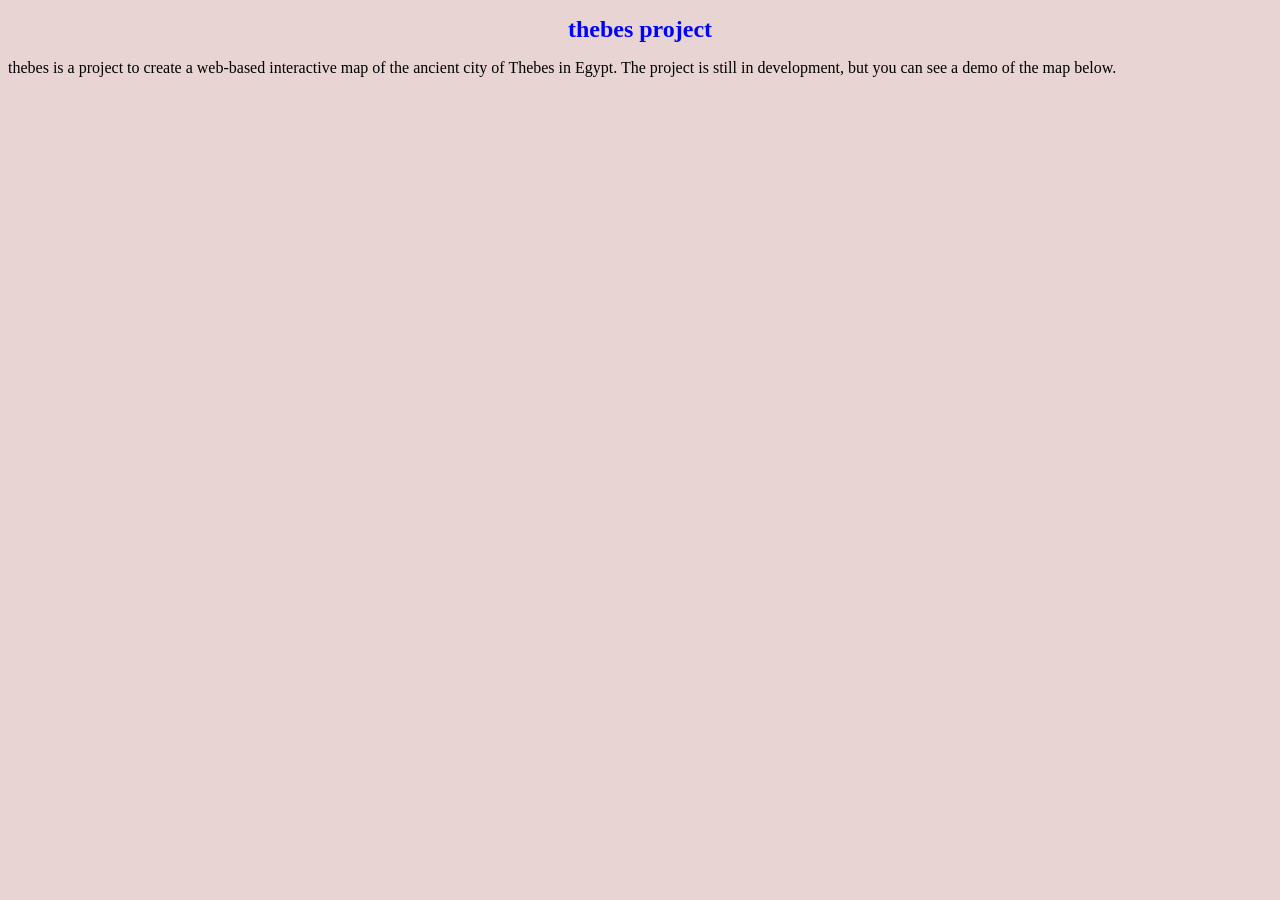
==== thebes.html @ a0c5fbea "adding paragraph" ====
<!DOCTYPE html>
<html lang="en">
<head>
    <meta charset="UTF-8">
    <meta name="viewport" content="width=device-width, initial-scale=1.0">
    <link rel="stylesheet" href="thebes.css">
    <title>thebes project</title>
</head>
<body>
    <h1>thebes project</h1>
    <p>thebes is a project to create a web-based interactive map of the ancient city of Thebes in Egypt. The project is still in development, but you can see a demo of the map below.</p>
    <div id="map"></div>
    <script src="thebes.js"></script>
</body>
</html>
---- thebes.css ----
h1{
    color: blue;
    font-size: 24px;
    text-align: center;}
    body{
        background-color: rgb(233, 212, 212);
    }
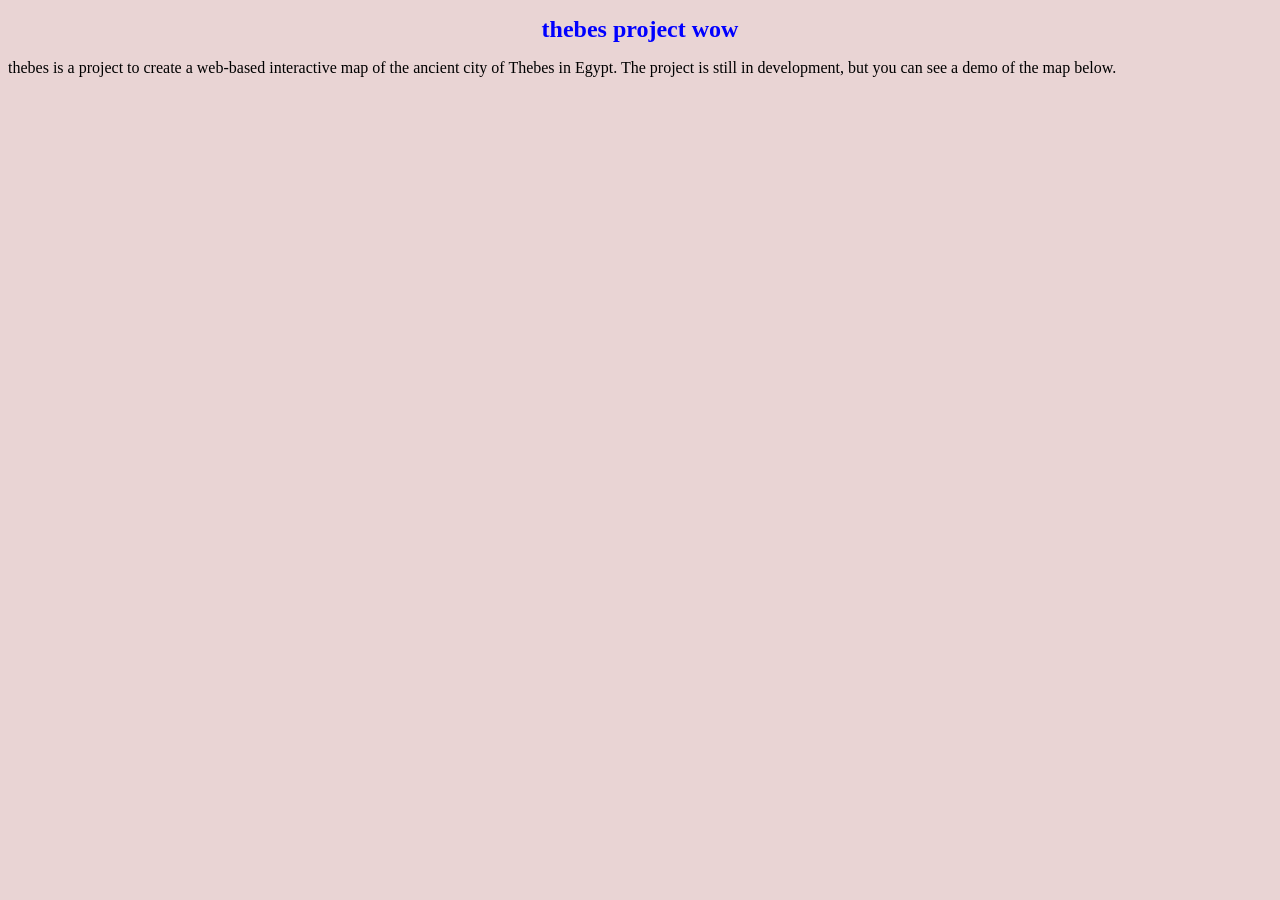
==== commit 014ea314: "update title" ====
--- a/thebes.html
+++ b/thebes.html
@@ -7,7 +7,7 @@
     <title>thebes project</title>
 </head>
 <body>
-    <h1>thebes project</h1>
+    <h1>thebes project wow</h1>
     <p>thebes is a project to create a web-based interactive map of the ancient city of Thebes in Egypt. The project is still in development, but you can see a demo of the map below.</p>
     <div id="map"></div>
     <script src="thebes.js"></script>
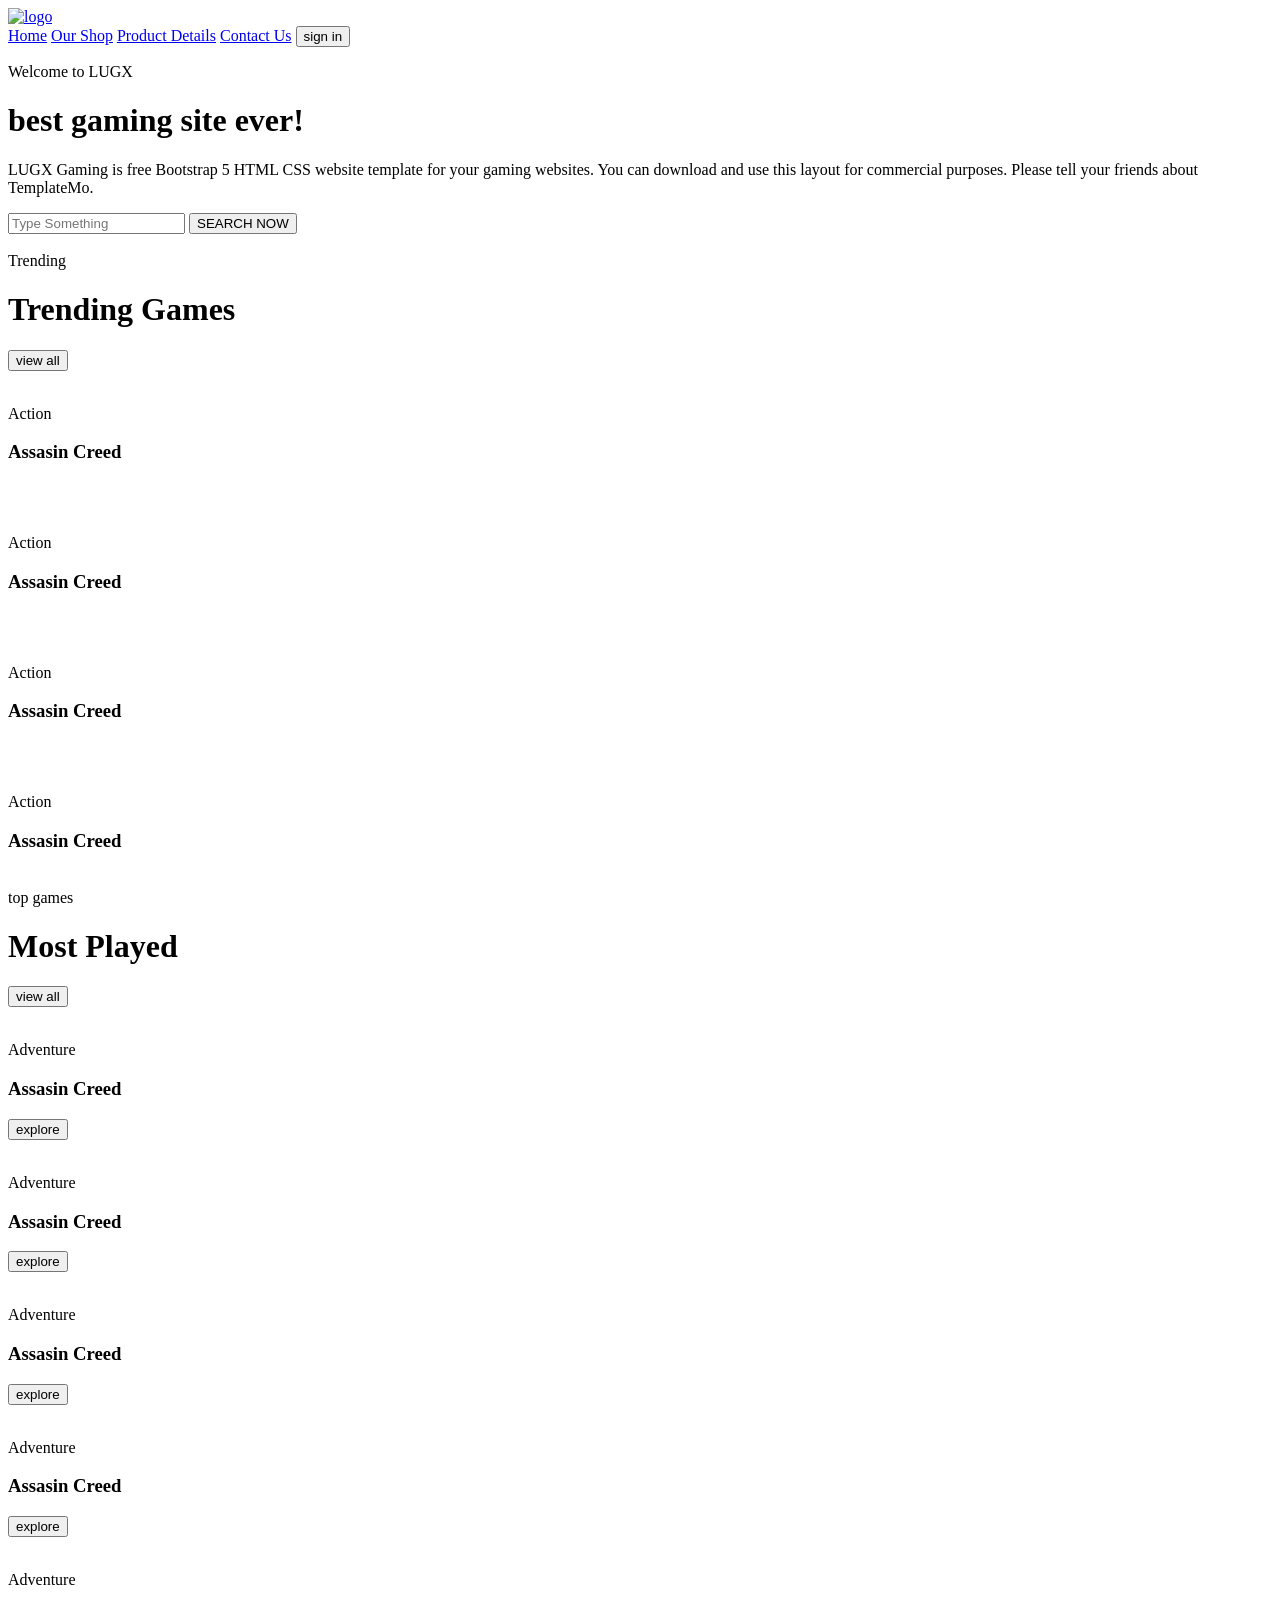
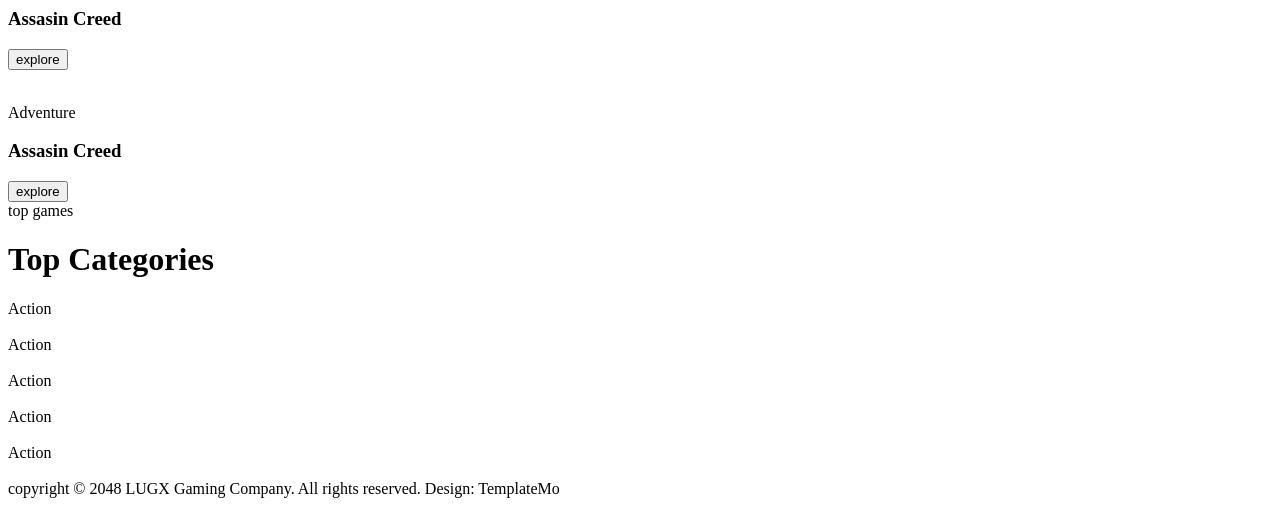
==== commit 84df9b0f: "adding the codes" ====
--- a/thebes.html
+++ b/thebes.html
@@ -1,15 +1,259 @@
 <!DOCTYPE html>
 <html lang="en">
-<head>
-    <meta charset="UTF-8">
-    <meta name="viewport" content="width=device-width, initial-scale=1.0">
-    <link rel="stylesheet" href="thebes.css">
-    <title>thebes project</title>
-</head>
-<body>
-    <h1>thebes project wow</h1>
-    <p>thebes is a project to create a web-based interactive map of the ancient city of Thebes in Egypt. The project is still in development, but you can see a demo of the map below.</p>
-    <div id="map"></div>
-    <script src="thebes.js"></script>
-</body>
+  <head>
+    <meta charset="UTF-8" />
+    <meta name="viewport" content="width=device-width, initial-scale=1.0" />
+    <!-- <script src="https://cdn.tailwindcss.com"></script> -->
+    <!-- FONTS -->
+    <link
+      href="https://fonts.googleapis.com/css2?family=Poppins:wght@300;400;500;600;700&display=swap"
+      rel="stylesheet"
+    />
+    <link rel="stylesheet" href="style.css" />
+    <title>LUGX</title>
+  </head>
+  <body>
+    <!-- HEADER -->
+    <div class="headerContainer">
+      <div class="header">
+        <a href="index.html" class="logo">
+          <img src="images/logo.png" alt="logo" />
+        </a>
+        <div class="headerLinks">
+          <a href="index.html">Home</a>
+          <a href="#">Our Shop</a>
+          <a href="#">Product Details</a>
+          <a href="contactUs.html">Contact Us</a>
+          <button class="btn">sign in</button>
+        </div>
+      </div>
+    </div>
+
+    <!-- LANDING PAGE -->
+    <div class="landingPageContainer">
+      <div class="landingPage">
+        <!-- LEFT SIDE -->
+        <div class="leftSide">
+          <p class="welcome">Welcome to LUGX</p>
+          <h1 class="slogan">best gaming site ever!</h1>
+          <p class="description">
+            LUGX Gaming is free Bootstrap 5 HTML CSS website template for your
+            gaming websites. You can download and use this layout for commercial
+            purposes. Please tell your friends about TemplateMo.
+          </p>
+          <div class="searchBar">
+            <input type="text" placeholder="Type Something" />
+            <button class="btn searchBtn">SEARCH NOW</button>
+          </div>
+        </div>
+
+        <!-- RIGHT SIDE  -->
+        <div class="imageContainer">
+          <img src="images/banner-image.jpg" alt="" />
+        </div>
+      </div>
+    </div>
+
+    <!-- TRENDING GAMES SECTION  -->
+    <div class="trendingContainer">
+      <span>Trending</span>
+      <div class="trendingHeader">
+        <h1>Trending Games</h1>
+        <button class="btn">view all</button>
+      </div>
+      <div class="trendingCard">
+        <!-- TRENDING GAME 1 -->
+        <div class="card">
+          <img src="images/trending-01.jpg" alt="" />
+          <div class="cardInfo">
+            <div class="cardName">
+              <p>Action</p>
+              <h3>Assasin Creed</h3>
+            </div>
+            <a href="#" class="icon">
+              <img src="images/online-shopping.png" alt="" />
+            </a>
+          </div>
+        </div>
+
+        <!-- TRENDING GAME 2 -->
+        <div class="card">
+          <img src="images/trending-02.jpg" alt="" />
+          <div class="cardInfo">
+            <div class="cardName">
+              <p>Action</p>
+              <h3>Assasin Creed</h3>
+            </div>
+            <a href="#" class="icon">
+              <img src="images/online-shopping.png" alt="" />
+            </a>
+          </div>
+        </div>
+
+        <!-- TRENDING GAME 3 -->
+        <div class="card">
+          <img src="images/trending-03.jpg" alt="" />
+          <div class="cardInfo">
+            <div class="cardName">
+              <p>Action</p>
+              <h3>Assasin Creed</h3>
+            </div>
+            <a href="#" class="icon">
+              <img src="images/online-shopping.png" alt="" />
+            </a>
+          </div>
+        </div>
+
+        <!-- TRENDING GAME 4 -->
+        <div class="card">
+          <img src="images/trending-04.jpg" alt="" />
+          <div class="cardInfo">
+            <div class="cardName">
+              <p>Action</p>
+              <h3>Assasin Creed</h3>
+            </div>
+            <a href="#" class="icon">
+              <img src="images/online-shopping.png" alt="" />
+            </a>
+          </div>
+        </div>
+      </div>
+    </div>
+
+    <!-- MOST PLAYED SECTION  -->
+    <div class="mostContainer">
+      <div class="mostPlayed">
+        <span>top games</span>
+        <div class="mostHeader">
+          <h1>Most Played</h1>
+          <button class="btn">view all</button>
+        </div>
+
+        <div class="mostCards">
+          <!-- CARD 1  -->
+          <div class="card">
+            <div class="cardImg">
+              <img src="images/top-game-01.jpg" alt="" />
+            </div>
+            <div class="cardInfo">
+              <p class="genre">Adventure</p>
+              <h3 class="cardName">Assasin Creed</h3>
+              <button class="btn">explore</button>
+            </div>
+          </div>
+          <!-- CARD 2  -->
+          <div class="card">
+            <div class="cardImg">
+              <img src="images/top-game-02.jpg" alt="" />
+            </div>
+            <div class="cardInfo">
+              <p class="genre">Adventure</p>
+              <h3 class="cardName">Assasin Creed</h3>
+              <button class="btn">explore</button>
+            </div>
+          </div>
+          <!-- CARD 3  -->
+          <div class="card">
+            <div class="cardImg">
+              <img src="images/top-game-03.jpg" alt="" />
+            </div>
+            <div class="cardInfo">
+              <p class="genre">Adventure</p>
+              <h3 class="cardName">Assasin Creed</h3>
+              <button class="btn">explore</button>
+            </div>
+          </div>
+          <!-- CARD 4 -->
+          <div class="card">
+            <div class="cardImg">
+              <img src="images/top-game-04.jpg" alt="" />
+            </div>
+            <div class="cardInfo">
+              <p class="genre">Adventure</p>
+              <h3 class="cardName">Assasin Creed</h3>
+              <button class="btn">explore</button>
+            </div>
+          </div>
+          <!-- CARD 5 -->
+          <div class="card">
+            <div class="cardImg">
+              <img src="images/top-game-05.jpg" alt="" />
+            </div>
+            <div class="cardInfo">
+              <p class="genre">Adventure</p>
+              <h3 class="cardName">Assasin Creed</h3>
+              <button class="btn">explore</button>
+            </div>
+          </div>
+          <!-- CARD 6 -->
+          <div class="card">
+            <div class="cardImg">
+              <img src="images/top-game-06.jpg" alt="" />
+            </div>
+            <div class="cardInfo">
+              <p class="genre">Adventure</p>
+              <h3 class="cardName">Assasin Creed</h3>
+              <button class="btn">explore</button>
+            </div>
+          </div>
+        </div>
+      </div>
+    </div>
+
+    <!-- TOP CATEGORIES  -->
+    <div class="categoryContainer">
+      <div class="category">
+        <div class="categoryHeader">
+          <span>top games</span>
+          <h1>Top Categories</h1>
+        </div>
+
+        <div class="categoryCards">
+          <!-- CARD 1  -->
+          <div class="card">
+            <div class="genre">Action</div>
+            <div class="cardImg">
+              <img src="images/categories-01.jpg" alt="" />
+            </div>
+          </div>
+          <!-- CARD 2 -->
+          <div class="card">
+            <div class="genre">Action</div>
+            <div class="cardImg">
+              <img src="images/categories-02.jpg" alt="" />
+            </div>
+          </div>
+          <!-- CARD 3 -->
+          <div class="card">
+            <div class="genre">Action</div>
+            <div class="cardImg">
+              <img src="images/categories-03.jpg" alt="" />
+            </div>
+          </div>
+          <!-- CARD 4 -->
+          <div class="card">
+            <div class="genre">Action</div>
+            <div class="cardImg">
+              <img src="images/categories-04.jpg" alt="" />
+            </div>
+          </div>
+          <!-- CARD 5   -->
+          <div class="card">
+            <div class="genre">Action</div>
+            <div class="cardImg">
+              <img src="images/categories-05.jpg" alt="" />
+            </div>
+          </div>
+        </div>
+      </div>
+    </div>
+
+    <!-- FOOTER  -->
+    <div class="footerContainer">
+      <div class="footer">
+        copyright &copy; 2048 LUGX Gaming Company. All rights reserved. Design:
+        TemplateMo
+      </div>
+    </div>
+  </body>
 </html>
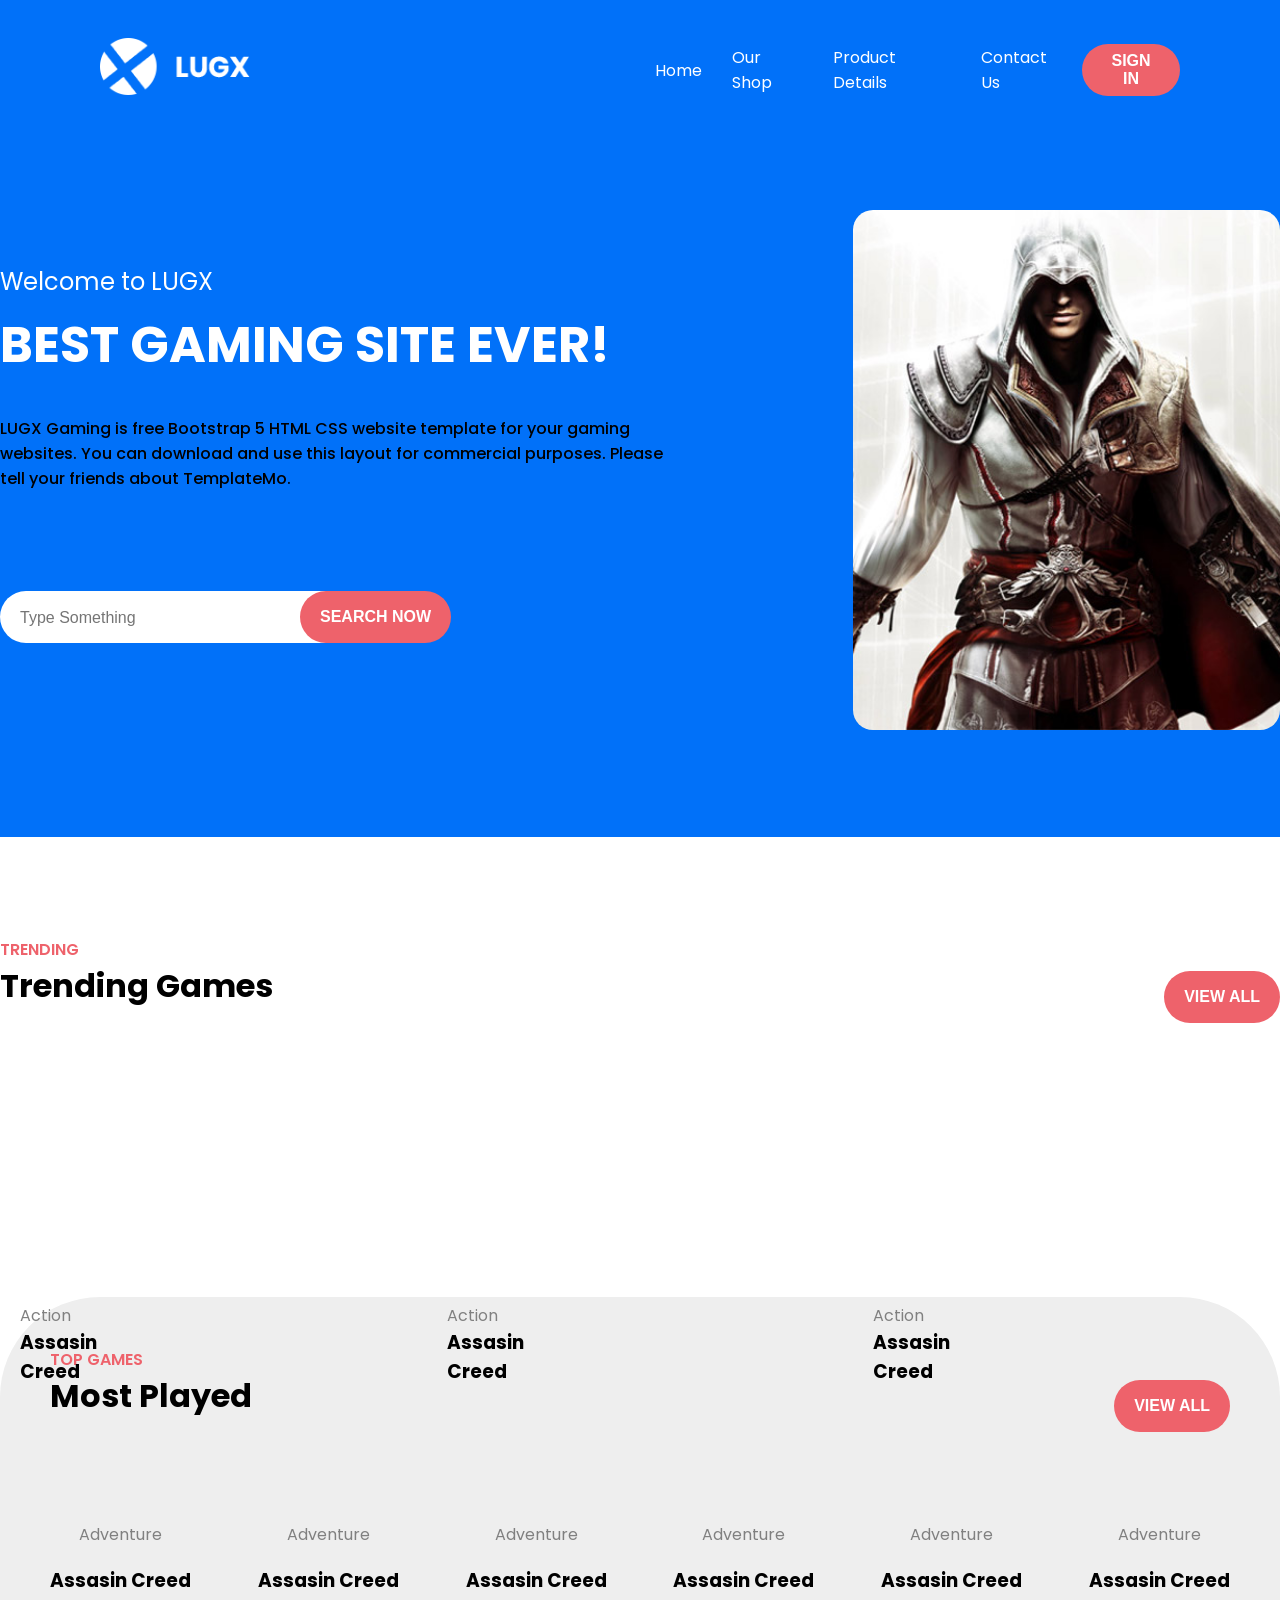
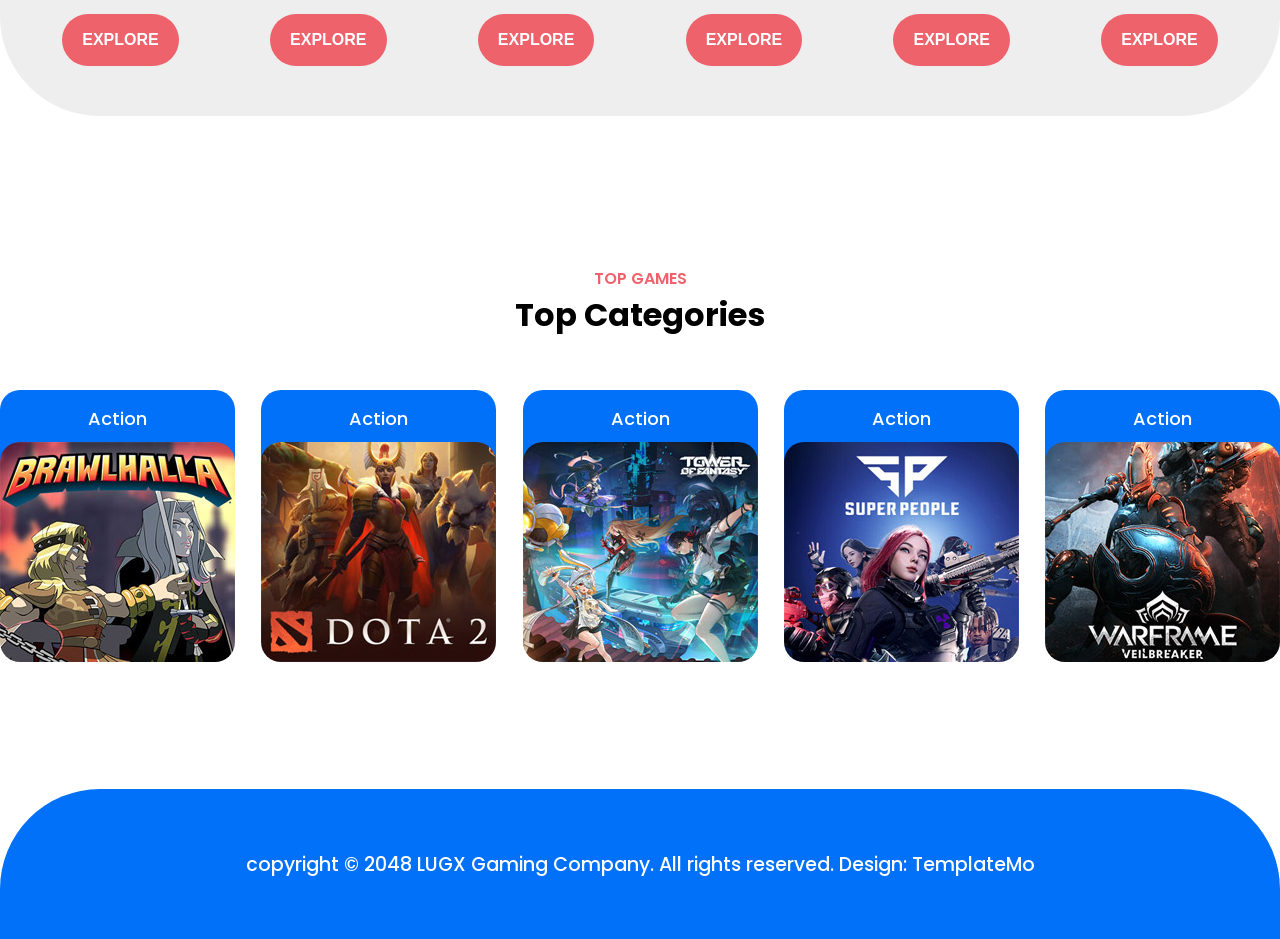
==== commit e43fd91e: "latest update" ====
--- a/thebes.html
+++ b/thebes.html
@@ -9,7 +9,7 @@
       href="https://fonts.googleapis.com/css2?family=Poppins:wght@300;400;500;600;700&display=swap"
       rel="stylesheet"
     />
-    <link rel="stylesheet" href="style.css" />
+    <link rel="stylesheet" href="thebes.css" />
     <title>LUGX</title>
   </head>
   <body>
@@ -20,9 +20,9 @@
           <img src="images/logo.png" alt="logo" />
         </a>
         <div class="headerLinks">
-          <a href="index.html">Home</a>
-          <a href="#">Our Shop</a>
-          <a href="#">Product Details</a>
+          <a href="card.html">Home</a>
+          <a href="ourShop.html">Our Shop</a>
+          <a href="productDetails.html">Product Details</a>
           <a href="contactUs.html">Contact Us</a>
           <button class="btn">sign in</button>
         </div>
--- a/thebes.css
+++ b/thebes.css
@@ -0,0 +1,357 @@
+body {
+    padding: 0;
+    margin: 0;
+    box-sizing: border-box;
+    font-family: 'Poppins', sans-serif;
+}
+
+/* HEADER  */
+.headerContainer {
+    background-color: #0171F9;
+}
+.header {
+    /* position: sticky; */
+    /* top: 0; */
+    height: 80px;
+    background-color: #0171F9;
+    color: #fff;
+    display: flex;
+    justify-content: space-between;
+    align-items: center;
+    padding: 30px 100px 0 100px;
+    max-width: 1300px;
+    margin: auto;
+}
+
+.headerLinks {
+    width: 50%;
+}
+
+.headerLinks{
+    display: flex;
+    justify-content: space-between;
+    align-items: center;
+    list-style: none;
+}
+
+.headerLinks a {
+    text-decoration: none;
+    color: #fff;
+    padding: 10px 15px;
+    border-radius: 50px;
+    transition: .3s;
+}
+
+.headerLinks a:hover {
+    background-color: #1A7FF9;
+}
+
+.logo img {
+    width: 150px;
+}
+/* END HEADER  */
+
+/* LANDING PAGE  */
+.landingPageContainer {
+    background-color: #0171F9;
+    border-radius: 0 0 100px 100px;
+}
+.landingPage {
+    display: flex;
+    background-color: #0171F9;
+    color: #fff;
+    padding: 100px 0;
+    max-width: 1300px;
+    margin: auto;
+}
+
+.landingPage .slogan {
+    text-transform: uppercase;
+    font-weight: 700;
+    font-size: 50px;
+}
+
+.landingPage .welcome {
+    font-size: x-large;
+    height: 10px;
+}
+
+.landingPage .description {
+    color: #000;
+    width: 80%;
+    font-weight: 500;
+    
+}
+
+.searchBar {
+    position: relative;
+    margin-top: 100px;
+}
+
+.searchBar input {
+    border-radius: 50px;
+    border: none;
+    outline: none;
+    width: 40%;
+    height: 50px;
+    font-size: large;
+    padding-left: 20px;
+}
+
+.searchBar input::placeholder {
+    font-size:medium;
+}
+
+.btn {
+    border-radius: 50px;
+    height: 52px;
+    border: none;
+    font-weight:600;
+    font-size: medium;
+    padding: 0 20px;
+    background-color: #EE626B;
+    color: #fff;
+    text-transform: uppercase;
+    transition: .3s;
+}
+
+.btn:hover {
+    background-color: #9E4147;
+    cursor: pointer;
+}
+
+.searchBar .searchBtn {
+    position: absolute;
+    left: 300px;
+}
+
+.leftSide {
+    padding-top: 30px;
+    flex: 8;
+}
+
+.imageContainer {
+    flex: 4;
+}
+
+.imageContainer img {
+    width: 100%;
+    border-radius: 20px;
+}
+
+
+/* END LANDING PAGE  */
+
+/* TRENDING GAMES */
+.trendingContainer {
+    margin: auto;
+    max-width: 1300px;
+    margin-top: 100px;
+}
+
+.trendingHeader, .mostHeader {
+    display: flex;
+    justify-content: space-between;
+    align-items: center;
+    align-items: center;
+    padding-bottom: 40px;
+    
+}
+
+.trendingHeader h1, .mostHeader h1, .categoryHeader h1 {
+    margin-top: 0;
+}
+
+.trendingContainer span, .mostContainer span, .categoryHeader span {
+    text-transform: uppercase;
+    color: #EE626B;
+    font-weight: 600;
+}
+
+.trendingCard, .mostCards, .categoryCards{
+    display: flex;
+    justify-content: space-between;
+}
+
+.trendingCard .card {
+    position: relative;
+}
+
+
+.trendingCard .card img {
+    border-radius: 20px;
+}
+
+.trendingCard .card .cardInfo {
+    position: absolute;
+    top: 200px;
+    width: 100%;
+    background-color: #EEEEEE;
+    border-radius: 0 0 20px 20px;
+    padding-top: 15px;
+    display: flex;
+    justify-content: space-between;
+    align-items: center;
+}
+
+.trendingCard .card .cardName {
+    padding: 0 20px;
+}
+
+.trendingCard .cardName h3 {
+    margin-top: 0;
+}
+
+.trendingCard .cardName p {
+    color: gray;
+    margin-bottom: 0;
+}
+
+
+.trendingCard .cardInfo .icon img {
+    width: 50px;
+    transition: .3s;
+}
+
+.trendingCard .cardInfo .icon {
+    margin-right: 20px;
+}
+
+.trendingCard .cardInfo img:hover{
+    transform: scale(1.3);
+}
+
+/* END TRENDING GAMES */
+
+/* MOST PLAYED  */
+.cardImg img {
+    border-radius: 20px;
+}
+
+.mostCards .cardInfo {
+    display: flex;
+    flex-direction: column;
+    align-items: center;
+}
+
+.mostCards .cardInfo .genre {
+    margin-bottom: 0;
+    color: gray;
+}
+
+.mostContainer {
+    background-color: #EEEEEE;
+    margin-top: 200px;
+    padding: 50px;
+    border-radius: 100px;
+}
+
+.mostContainer .mostPlayed, .category {
+    max-width: 1300px;
+    margin: auto;
+}
+
+/* END MOST PLAYED  */
+
+/* CATEGORY GAMES  */
+
+.categoryContainer {
+    margin-top: 150px;
+}
+
+.category .categoryHeader {
+    display: flex;
+    flex-direction: column;
+    align-items: center;
+}
+
+.category .card .cardImg{
+    position: relative;
+    top: -20px;
+}
+
+.category .card .genre {
+    background-color: #0171F9;
+    text-align: center;
+    color: #fff;
+    padding: 15px 0 30px 0;
+    font-size: large;
+    font-weight: 500;
+    border-radius: 20px 20px 0 0;
+}
+
+.category .categoryCards {
+    margin-top: 30px;
+}
+.card {
+    transition: .3s;
+}
+
+.category .card:hover {
+    transform: scale(1.05);
+}
+
+
+/* END CATEGORY GAMES  */
+
+/* FOOTER  */
+.footerContainer {
+    background-color: #0171F9;
+    height: 150px;
+    border-radius: 100px 100px 0 0;
+    margin-top: 100px;
+    display: flex;
+    align-items: center;
+}
+
+.footer {
+    max-width: 1300px;
+    margin: auto;
+    text-align: center;
+    color: #fff;
+    font-weight: 500;
+    font-size: larger;
+}
+
+/* END FOOTER  */
+
+/* FORM  */
+.formContainer {
+    display: flex;
+    padding: 40px;
+    margin: auto;
+    justify-content: center;
+    max-width: 1300px;
+}
+
+.formContainer form {
+    background-color: #EEEEEE;
+    display: flex;
+    justify-content: space-around;
+    flex-direction: column;
+    width: 400px;
+    max-width: 400px;
+    padding: 20px;
+    border-radius: 20px;
+    height: 450px;
+}
+
+.formContainer form input, textarea {
+    outline: none;
+    border: none;
+    padding-left: 20px;
+    font-size: large;
+    /* width: 100%; */
+}
+
+.formContainer input {
+    height: 50px;
+    border-radius: 50px;
+}
+
+.formContainer textarea {
+    border-radius: 20px;
+    padding-top: 10px;
+    resize: none;
+}
+/* END FORM  */
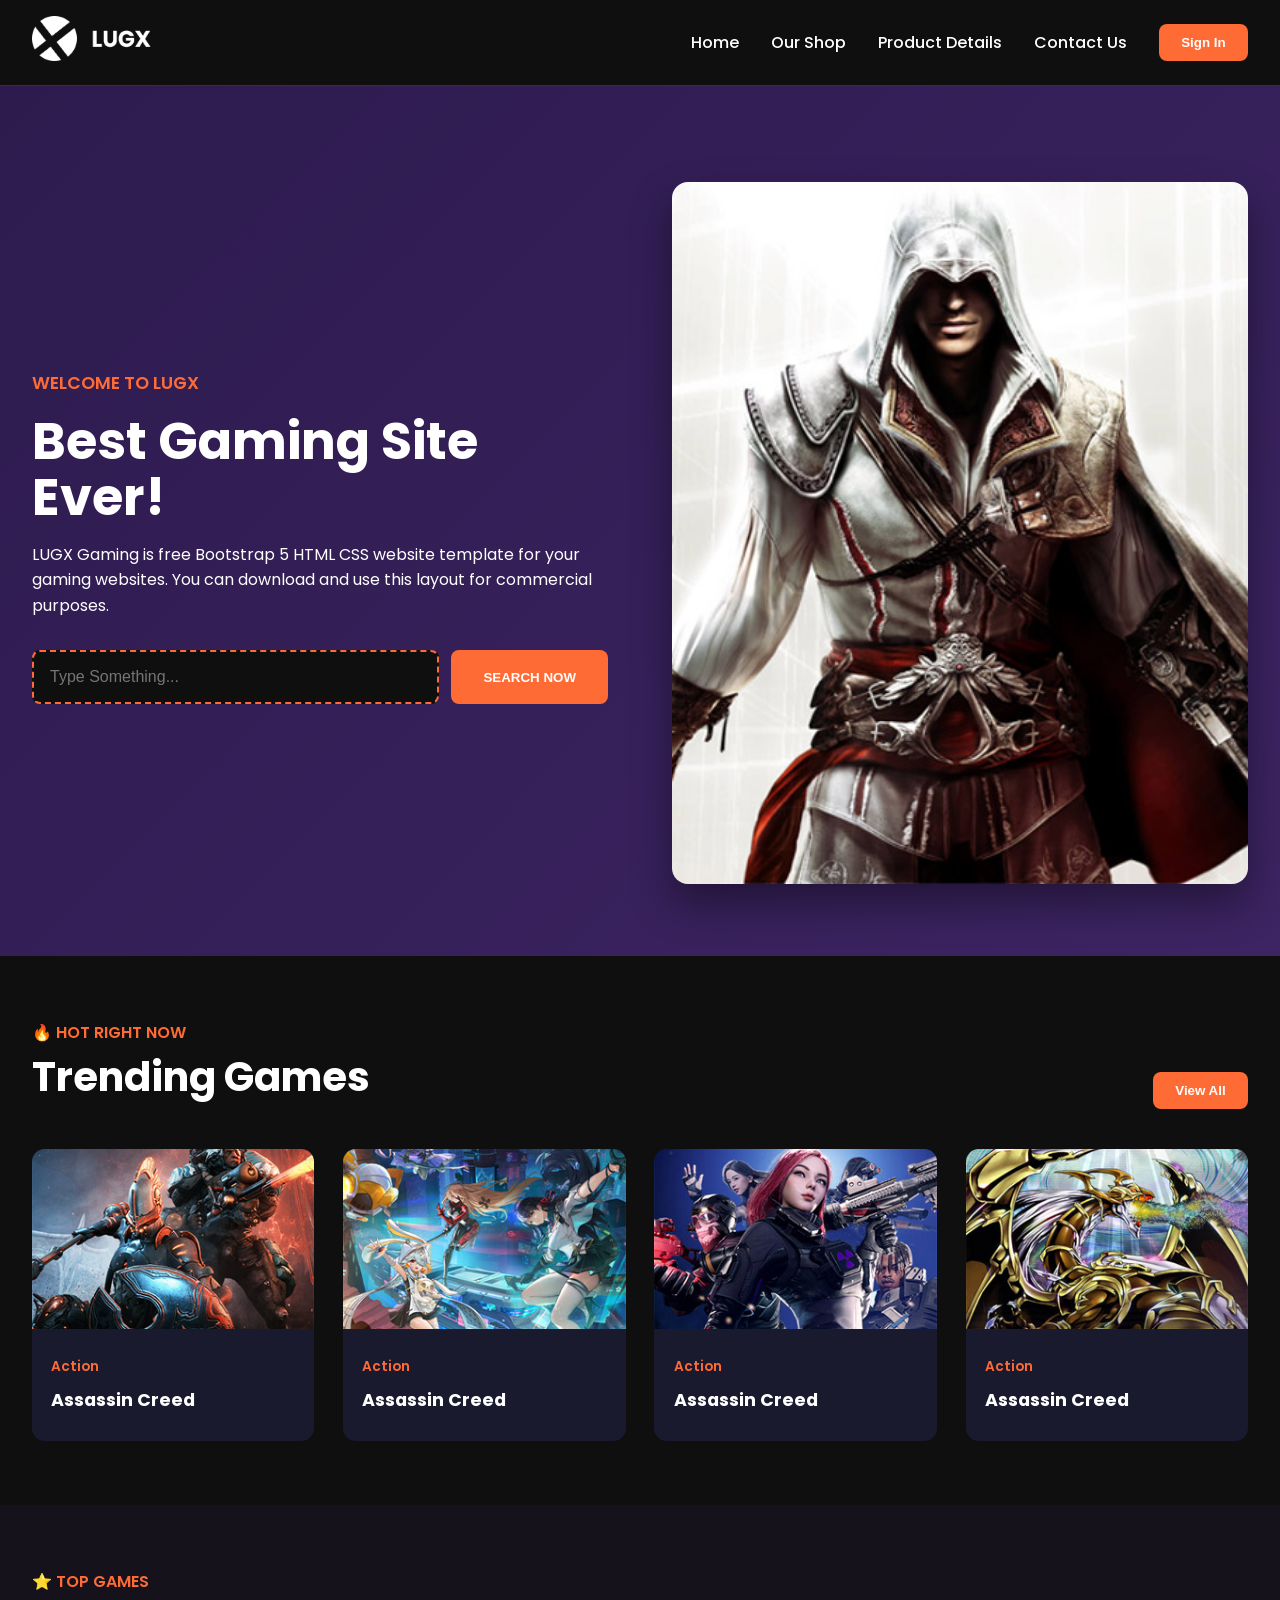
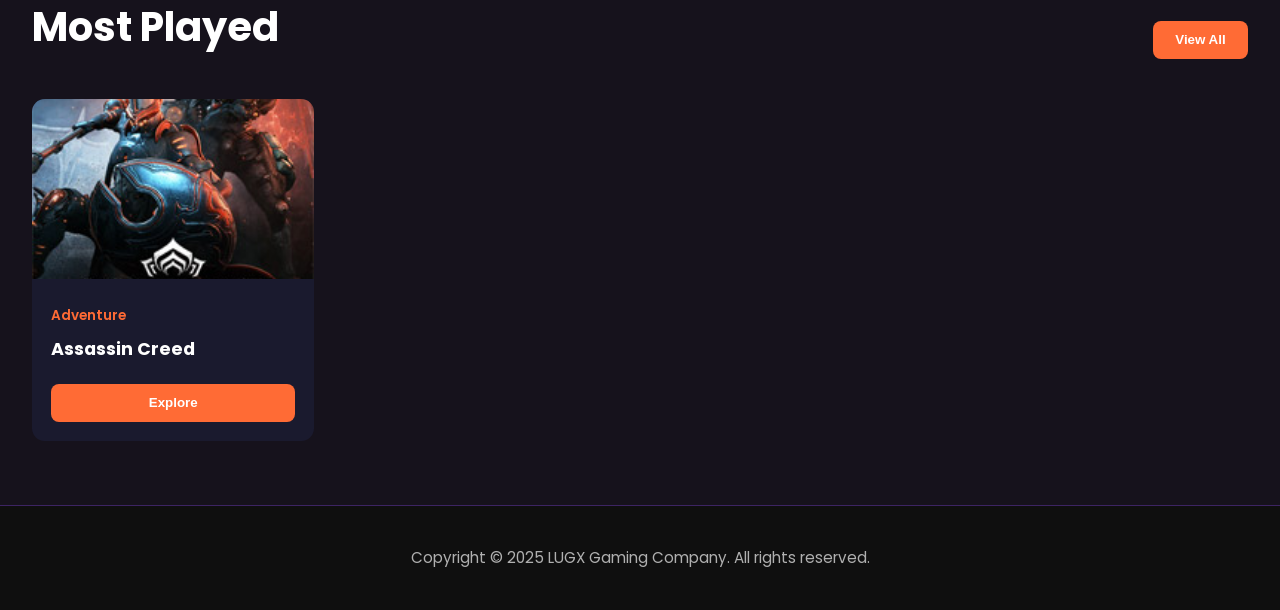
==== commit 6c0b7019: "update" ====
--- a/thebes.html
+++ b/thebes.html
@@ -1,259 +1,125 @@
 <!DOCTYPE html>
-<html lang="en">
-  <head>
-    <meta charset="UTF-8" />
-    <meta name="viewport" content="width=device-width, initial-scale=1.0" />
-    <!-- <script src="https://cdn.tailwindcss.com"></script> -->
-    <!-- FONTS -->
-    <link
-      href="https://fonts.googleapis.com/css2?family=Poppins:wght@300;400;500;600;700&display=swap"
-      rel="stylesheet"
-    />
-    <link rel="stylesheet" href="thebes.css" />
+<html lang="ar">
+<head>
+    <meta charset="UTF-8">
+    <meta name="viewport" content="width=device-width, initial-scale=1.0">
     <title>LUGX</title>
-  </head>
-  <body>
+    <link href="https://fonts.googleapis.com/css2?family=Poppins:wght@400;500;600;700&display=swap" rel="stylesheet">
+    <link rel="stylesheet" href="thebes.css">
+</head>
+<body>
+
     <!-- HEADER -->
-    <div class="headerContainer">
-      <div class="header">
-        <a href="index.html" class="logo">
-          <img src="images/logo.png" alt="logo" />
-        </a>
-        <div class="headerLinks">
-          <a href="card.html">Home</a>
-          <a href="ourShop.html">Our Shop</a>
-          <a href="productDetails.html">Product Details</a>
-          <a href="contactUs.html">Contact Us</a>
-          <button class="btn">sign in</button>
+    <header>
+        <div class="header-wrapper">
+            <a href="#" class="logo">
+                <img src="images/logo.png" alt="LUGX">
+            </a>
+            <nav>
+                <a href="#">Home</a>
+                <a href="#">Our Shop</a>
+                <a href="#">Product Details</a>
+                <a href="#">Contact Us</a>
+                <button class="btn">Sign In</button>
+            </nav>
         </div>
-      </div>
-    </div>
+    </header>
 
-    <!-- LANDING PAGE -->
-    <div class="landingPageContainer">
-      <div class="landingPage">
-        <!-- LEFT SIDE -->
-        <div class="leftSide">
-          <p class="welcome">Welcome to LUGX</p>
-          <h1 class="slogan">best gaming site ever!</h1>
-          <p class="description">
-            LUGX Gaming is free Bootstrap 5 HTML CSS website template for your
-            gaming websites. You can download and use this layout for commercial
-            purposes. Please tell your friends about TemplateMo.
-          </p>
-          <div class="searchBar">
-            <input type="text" placeholder="Type Something" />
-            <button class="btn searchBtn">SEARCH NOW</button>
-          </div>
+    <!-- HERO / LANDING PAGE -->
+    <section class="hero">
+        <div class="hero-wrapper section-wrapper">
+            <div class="hero-text">
+                <p class="welcome">WELCOME TO LUGX</p>
+                <h1>Best Gaming Site Ever!</h1>
+                <p class="description">
+                    LUGX Gaming is free Bootstrap 5 HTML CSS website template for your gaming websites. 
+                    You can download and use this layout for commercial purposes.
+                </p>
+                <div class="searchBar">
+                    <input type="text" placeholder="Type Something...">
+                    <button class="btn searchBtn">SEARCH NOW</button>
+                </div>
+            </div>
+            <div class="imageContainer">
+                <img src="images/banner-image.jpg" alt="Banner">
+            </div>
         </div>
+    </section>
 
-        <!-- RIGHT SIDE  -->
-        <div class="imageContainer">
-          <img src="images/banner-image.jpg" alt="" />
+    <!-- TRENDING GAMES -->
+    <section>
+        <div class="section-wrapper">
+            <div class="section-header">
+                <div>
+                    <p class="section-label">🔥 HOT RIGHT NOW</p>
+                    <h1>Trending Games</h1>
+                </div>
+                <button class="btn">View All</button>
+            </div>
+            
+            <div class="games-grid">
+                <div class="card">
+                    <img src="images/trending-01.jpg" alt="">
+                    <div class="cardInfo">
+                        <p>Action</p>
+                        <h3>Assassin Creed</h3>
+                    </div>
+                </div>
+                <div class="card">
+                    <img src="images/trending-02.jpg" alt="">
+                    <div class="cardInfo">
+                        <p>Action</p>
+                        <h3>Assassin Creed</h3>
+                    </div>
+                </div>
+                <div class="card">
+                    <img src="images/trending-03.jpg" alt="">
+                    <div class="cardInfo">
+                        <p>Action</p>
+                        <h3>Assassin Creed</h3>
+                    </div>
+                </div>
+                <div class="card">
+                    <img src="images/trending-04.jpg" alt="">
+                    <div class="cardInfo">
+                        <p>Action</p>
+                        <h3>Assassin Creed</h3>
+                    </div>
+                </div>
+            </div>
         </div>
-      </div>
-    </div>
+    </section>
 
-    <!-- TRENDING GAMES SECTION  -->
-    <div class="trendingContainer">
-      <span>Trending</span>
-      <div class="trendingHeader">
-        <h1>Trending Games</h1>
-        <button class="btn">view all</button>
-      </div>
-      <div class="trendingCard">
-        <!-- TRENDING GAME 1 -->
-        <div class="card">
-          <img src="images/trending-01.jpg" alt="" />
-          <div class="cardInfo">
-            <div class="cardName">
-              <p>Action</p>
-              <h3>Assasin Creed</h3>
+    <!-- MOST PLAYED -->
+    <section style="background-color: rgba(61, 36, 99, 0.15);">
+        <div class="section-wrapper">
+            <div class="section-header">
+                <div>
+                    <p class="section-label">⭐ TOP GAMES</p>
+                    <h1>Most Played</h1>
+                </div>
+                <button class="btn">View All</button>
             </div>
-            <a href="#" class="icon">
-              <img src="images/online-shopping.png" alt="" />
-            </a>
-          </div>
+            
+            <div class="games-grid">
+                <!-- كرر الكروت حسب الحاجة -->
+                <div class="card">
+                    <img src="images/top-game-01.jpg" alt="">
+                    <div class="cardInfo">
+                        <p>Adventure</p>
+                        <h3>Assassin Creed</h3>
+                        <button class="btn" style="width:100%; margin-top:0.8rem;">Explore</button>
+                    </div>
+                </div>
+                <!-- ... باقي الكروت بنفس الطريقة ... -->
+            </div>
         </div>
+    </section>
 
-        <!-- TRENDING GAME 2 -->
-        <div class="card">
-          <img src="images/trending-02.jpg" alt="" />
-          <div class="cardInfo">
-            <div class="cardName">
-              <p>Action</p>
-              <h3>Assasin Creed</h3>
-            </div>
-            <a href="#" class="icon">
-              <img src="images/online-shopping.png" alt="" />
-            </a>
-          </div>
-        </div>
+    <!-- FOOTER -->
+    <footer>
+        <p>Copyright © 2025 LUGX Gaming Company. All rights reserved.</p>
+    </footer>
 
-        <!-- TRENDING GAME 3 -->
-        <div class="card">
-          <img src="images/trending-03.jpg" alt="" />
-          <div class="cardInfo">
-            <div class="cardName">
-              <p>Action</p>
-              <h3>Assasin Creed</h3>
-            </div>
-            <a href="#" class="icon">
-              <img src="images/online-shopping.png" alt="" />
-            </a>
-          </div>
-        </div>
-
-        <!-- TRENDING GAME 4 -->
-        <div class="card">
-          <img src="images/trending-04.jpg" alt="" />
-          <div class="cardInfo">
-            <div class="cardName">
-              <p>Action</p>
-              <h3>Assasin Creed</h3>
-            </div>
-            <a href="#" class="icon">
-              <img src="images/online-shopping.png" alt="" />
-            </a>
-          </div>
-        </div>
-      </div>
-    </div>
-
-    <!-- MOST PLAYED SECTION  -->
-    <div class="mostContainer">
-      <div class="mostPlayed">
-        <span>top games</span>
-        <div class="mostHeader">
-          <h1>Most Played</h1>
-          <button class="btn">view all</button>
-        </div>
-
-        <div class="mostCards">
-          <!-- CARD 1  -->
-          <div class="card">
-            <div class="cardImg">
-              <img src="images/top-game-01.jpg" alt="" />
-            </div>
-            <div class="cardInfo">
-              <p class="genre">Adventure</p>
-              <h3 class="cardName">Assasin Creed</h3>
-              <button class="btn">explore</button>
-            </div>
-          </div>
-          <!-- CARD 2  -->
-          <div class="card">
-            <div class="cardImg">
-              <img src="images/top-game-02.jpg" alt="" />
-            </div>
-            <div class="cardInfo">
-              <p class="genre">Adventure</p>
-              <h3 class="cardName">Assasin Creed</h3>
-              <button class="btn">explore</button>
-            </div>
-          </div>
-          <!-- CARD 3  -->
-          <div class="card">
-            <div class="cardImg">
-              <img src="images/top-game-03.jpg" alt="" />
-            </div>
-            <div class="cardInfo">
-              <p class="genre">Adventure</p>
-              <h3 class="cardName">Assasin Creed</h3>
-              <button class="btn">explore</button>
-            </div>
-          </div>
-          <!-- CARD 4 -->
-          <div class="card">
-            <div class="cardImg">
-              <img src="images/top-game-04.jpg" alt="" />
-            </div>
-            <div class="cardInfo">
-              <p class="genre">Adventure</p>
-              <h3 class="cardName">Assasin Creed</h3>
-              <button class="btn">explore</button>
-            </div>
-          </div>
-          <!-- CARD 5 -->
-          <div class="card">
-            <div class="cardImg">
-              <img src="images/top-game-05.jpg" alt="" />
-            </div>
-            <div class="cardInfo">
-              <p class="genre">Adventure</p>
-              <h3 class="cardName">Assasin Creed</h3>
-              <button class="btn">explore</button>
-            </div>
-          </div>
-          <!-- CARD 6 -->
-          <div class="card">
-            <div class="cardImg">
-              <img src="images/top-game-06.jpg" alt="" />
-            </div>
-            <div class="cardInfo">
-              <p class="genre">Adventure</p>
-              <h3 class="cardName">Assasin Creed</h3>
-              <button class="btn">explore</button>
-            </div>
-          </div>
-        </div>
-      </div>
-    </div>
-
-    <!-- TOP CATEGORIES  -->
-    <div class="categoryContainer">
-      <div class="category">
-        <div class="categoryHeader">
-          <span>top games</span>
-          <h1>Top Categories</h1>
-        </div>
-
-        <div class="categoryCards">
-          <!-- CARD 1  -->
-          <div class="card">
-            <div class="genre">Action</div>
-            <div class="cardImg">
-              <img src="images/categories-01.jpg" alt="" />
-            </div>
-          </div>
-          <!-- CARD 2 -->
-          <div class="card">
-            <div class="genre">Action</div>
-            <div class="cardImg">
-              <img src="images/categories-02.jpg" alt="" />
-            </div>
-          </div>
-          <!-- CARD 3 -->
-          <div class="card">
-            <div class="genre">Action</div>
-            <div class="cardImg">
-              <img src="images/categories-03.jpg" alt="" />
-            </div>
-          </div>
-          <!-- CARD 4 -->
-          <div class="card">
-            <div class="genre">Action</div>
-            <div class="cardImg">
-              <img src="images/categories-04.jpg" alt="" />
-            </div>
-          </div>
-          <!-- CARD 5   -->
-          <div class="card">
-            <div class="genre">Action</div>
-            <div class="cardImg">
-              <img src="images/categories-05.jpg" alt="" />
-            </div>
-          </div>
-        </div>
-      </div>
-    </div>
-
-    <!-- FOOTER  -->
-    <div class="footerContainer">
-      <div class="footer">
-        copyright &copy; 2048 LUGX Gaming Company. All rights reserved. Design:
-        TemplateMo
-      </div>
-    </div>
-  </body>
+</body>
 </html>
--- a/thebes.css
+++ b/thebes.css
@@ -1,357 +1,229 @@
-body {
-    padding: 0;
-    margin: 0;
-    box-sizing: border-box;
-    font-family: 'Poppins', sans-serif;
-}
-
-/* HEADER  */
-.headerContainer {
-    background-color: #0171F9;
-}
-.header {
-    /* position: sticky; */
-    /* top: 0; */
-    height: 80px;
-    background-color: #0171F9;
-    color: #fff;
-    display: flex;
-    justify-content: space-between;
-    align-items: center;
-    padding: 30px 100px 0 100px;
-    max-width: 1300px;
-    margin: auto;
-}
-
-.headerLinks {
-    width: 50%;
-}
-
-.headerLinks{
-    display: flex;
-    justify-content: space-between;
-    align-items: center;
-    list-style: none;
-}
-
-.headerLinks a {
-    text-decoration: none;
-    color: #fff;
-    padding: 10px 15px;
-    border-radius: 50px;
-    transition: .3s;
-}
-
-.headerLinks a:hover {
-    background-color: #1A7FF9;
-}
-
-.logo img {
-    width: 150px;
-}
-/* END HEADER  */
-
-/* LANDING PAGE  */
-.landingPageContainer {
-    background-color: #0171F9;
-    border-radius: 0 0 100px 100px;
-}
-.landingPage {
-    display: flex;
-    background-color: #0171F9;
-    color: #fff;
-    padding: 100px 0;
-    max-width: 1300px;
-    margin: auto;
-}
-
-.landingPage .slogan {
-    text-transform: uppercase;
-    font-weight: 700;
-    font-size: 50px;
-}
-
-.landingPage .welcome {
-    font-size: x-large;
-    height: 10px;
-}
-
-.landingPage .description {
-    color: #000;
-    width: 80%;
-    font-weight: 500;
-    
-}
-
-.searchBar {
-    position: relative;
-    margin-top: 100px;
-}
-
-.searchBar input {
-    border-radius: 50px;
-    border: none;
-    outline: none;
-    width: 40%;
-    height: 50px;
-    font-size: large;
-    padding-left: 20px;
-}
-
-.searchBar input::placeholder {
-    font-size:medium;
-}
-
-.btn {
-    border-radius: 50px;
-    height: 52px;
-    border: none;
-    font-weight:600;
-    font-size: medium;
-    padding: 0 20px;
-    background-color: #EE626B;
-    color: #fff;
-    text-transform: uppercase;
-    transition: .3s;
-}
-
-.btn:hover {
-    background-color: #9E4147;
-    cursor: pointer;
-}
-
-.searchBar .searchBtn {
-    position: absolute;
-    left: 300px;
-}
-
-.leftSide {
-    padding-top: 30px;
-    flex: 8;
-}
-
-.imageContainer {
-    flex: 4;
-}
-
-.imageContainer img {
-    width: 100%;
-    border-radius: 20px;
-}
-
-
-/* END LANDING PAGE  */
-
-/* TRENDING GAMES */
-.trendingContainer {
-    margin: auto;
-    max-width: 1300px;
-    margin-top: 100px;
-}
-
-.trendingHeader, .mostHeader {
-    display: flex;
-    justify-content: space-between;
-    align-items: center;
-    align-items: center;
-    padding-bottom: 40px;
-    
-}
-
-.trendingHeader h1, .mostHeader h1, .categoryHeader h1 {
-    margin-top: 0;
-}
-
-.trendingContainer span, .mostContainer span, .categoryHeader span {
-    text-transform: uppercase;
-    color: #EE626B;
-    font-weight: 600;
-}
-
-.trendingCard, .mostCards, .categoryCards{
-    display: flex;
-    justify-content: space-between;
-}
-
-.trendingCard .card {
-    position: relative;
-}
-
-
-.trendingCard .card img {
-    border-radius: 20px;
-}
-
-.trendingCard .card .cardInfo {
-    position: absolute;
-    top: 200px;
-    width: 100%;
-    background-color: #EEEEEE;
-    border-radius: 0 0 20px 20px;
-    padding-top: 15px;
-    display: flex;
-    justify-content: space-between;
-    align-items: center;
-}
-
-.trendingCard .card .cardName {
-    padding: 0 20px;
-}
-
-.trendingCard .cardName h3 {
-    margin-top: 0;
-}
-
-.trendingCard .cardName p {
-    color: gray;
-    margin-bottom: 0;
-}
-
-
-.trendingCard .cardInfo .icon img {
-    width: 50px;
-    transition: .3s;
-}
-
-.trendingCard .cardInfo .icon {
-    margin-right: 20px;
-}
-
-.trendingCard .cardInfo img:hover{
-    transform: scale(1.3);
-}
-
-/* END TRENDING GAMES */
-
-/* MOST PLAYED  */
-.cardImg img {
-    border-radius: 20px;
-}
-
-.mostCards .cardInfo {
-    display: flex;
-    flex-direction: column;
-    align-items: center;
-}
-
-.mostCards .cardInfo .genre {
-    margin-bottom: 0;
-    color: gray;
-}
-
-.mostContainer {
-    background-color: #EEEEEE;
-    margin-top: 200px;
-    padding: 50px;
-    border-radius: 100px;
-}
-
-.mostContainer .mostPlayed, .category {
-    max-width: 1300px;
-    margin: auto;
-}
-
-/* END MOST PLAYED  */
-
-/* CATEGORY GAMES  */
-
-.categoryContainer {
-    margin-top: 150px;
-}
-
-.category .categoryHeader {
-    display: flex;
-    flex-direction: column;
-    align-items: center;
-}
-
-.category .card .cardImg{
-    position: relative;
-    top: -20px;
-}
-
-.category .card .genre {
-    background-color: #0171F9;
-    text-align: center;
-    color: #fff;
-    padding: 15px 0 30px 0;
-    font-size: large;
-    font-weight: 500;
-    border-radius: 20px 20px 0 0;
-}
-
-.category .categoryCards {
-    margin-top: 30px;
-}
-.card {
-    transition: .3s;
-}
-
-.category .card:hover {
-    transform: scale(1.05);
-}
-
-
-/* END CATEGORY GAMES  */
-
-/* FOOTER  */
-.footerContainer {
-    background-color: #0171F9;
-    height: 150px;
-    border-radius: 100px 100px 0 0;
-    margin-top: 100px;
-    display: flex;
-    align-items: center;
-}
-
-.footer {
-    max-width: 1300px;
-    margin: auto;
-    text-align: center;
-    color: #fff;
-    font-weight: 500;
-    font-size: larger;
-}
-
-/* END FOOTER  */
-
-/* FORM  */
-.formContainer {
-    display: flex;
-    padding: 40px;
-    margin: auto;
-    justify-content: center;
-    max-width: 1300px;
-}
-
-.formContainer form {
-    background-color: #EEEEEE;
-    display: flex;
-    justify-content: space-around;
-    flex-direction: column;
-    width: 400px;
-    max-width: 400px;
-    padding: 20px;
-    border-radius: 20px;
-    height: 450px;
-}
-
-.formContainer form input, textarea {
-    outline: none;
-    border: none;
-    padding-left: 20px;
-    font-size: large;
-    /* width: 100%; */
-}
-
-.formContainer input {
-    height: 50px;
-    border-radius: 50px;
-}
-
-.formContainer textarea {
-    border-radius: 20px;
-    padding-top: 10px;
-    resize: none;
-}
-/* END FORM  */+ * {
+            margin: 0;
+            padding: 0;
+            box-sizing: border-box;
+        }
+
+        :root {
+            --primary: #FF6B35;
+            --bg-dark: #0F0F0F;
+            --bg-secondary: #1A1A2E;
+            --bg-tertiary: #2D1B4E;
+            --text-main: #FFFFFF;
+            --text-secondary: #B0B0B0;
+            --border-color: #3D2463;
+        }
+
+        body {
+            font-family: 'Poppins', sans-serif;
+            background-color: var(--bg-dark);
+            color: var(--text-main);
+            line-height: 1.6;
+            overflow-x: hidden;
+        }
+
+        /* ========== HEADER ========== */
+        header {
+            background-color: var(--bg-dark);
+            border-bottom: 1px solid var(--border-color);
+            position: sticky;
+            top: 0;
+            z-index: 100;
+            padding: 1rem 2rem;
+        }
+
+        .header-wrapper {
+            max-width: 1280px;
+            margin: 0 auto;
+            display: flex;
+            justify-content: space-between;
+            align-items: center;
+        }
+
+        .logo img {
+            height: 45px;
+        }
+
+        nav {
+            display: flex;
+            gap: 2rem;
+            align-items: center;
+        }
+
+        nav a {
+            color: var(--text-main);
+            text-decoration: none;
+            font-weight: 500;
+            transition: color 0.3s;
+        }
+
+        nav a:hover {
+            color: var(--primary);
+        }
+
+        .btn {
+            background-color: var(--primary);
+            color: white;
+            border: none;
+            padding: 0.7rem 1.4rem;
+            border-radius: 0.5rem;
+            font-weight: 600;
+            cursor: pointer;
+            transition: all 0.3s;
+        }
+
+        .btn:hover {
+            opacity: 0.9;
+            transform: translateY(-2px);
+        }
+
+        /* ========== HERO ========== */
+        .hero {
+            background: linear-gradient(135deg, var(--bg-tertiary) 0%, #3D2463 100%);
+            padding: 6rem 2rem 4rem;
+        }
+
+        .hero-wrapper {
+            max-width: 1280px;
+            margin: 0 auto;
+            display: grid;
+            grid-template-columns: 1fr 1fr;
+            gap: 4rem;
+            align-items: center;
+        }
+
+        .hero-text h1 {
+            font-size: 3.2rem;
+            font-weight: 700;
+            line-height: 1.1;
+            margin: 1rem 0;
+        }
+
+        .welcome {
+            color: var(--primary);
+            font-weight: 600;
+            font-size: 1.1rem;
+        }
+
+        .searchBar {
+            display: flex;
+            gap: 0.8rem;
+            margin-top: 2rem;
+        }
+
+        .searchBar input {
+            flex: 1;
+            padding: 1rem;
+            background-color: var(--bg-dark);
+            border: 2px dashed var(--primary);
+            color: white;
+            border-radius: 0.5rem;
+            font-size: 1rem;
+        }
+
+        .searchBtn {
+            padding: 0 2rem;
+        }
+
+        .imageContainer img {
+            width: 100%;
+            border-radius: 1rem;
+            box-shadow: 0 20px 40px rgba(0, 0, 0, 0.4);
+        }
+
+        /* ========== SECTIONS ========== */
+        section {
+            padding: 4rem 2rem;
+        }
+
+        .section-wrapper {
+            max-width: 1280px;
+            margin: 0 auto;
+        }
+
+        .section-header {
+            display: flex;
+            justify-content: space-between;
+            align-items: flex-end;
+            margin-bottom: 2.5rem;
+        }
+
+        .section-header h1 {
+            font-size: 2.5rem;
+            font-weight: 700;
+        }
+
+        .section-label {
+            color: var(--primary);
+            font-weight: 600;
+        }
+
+        /* ========== CARDS ========== */
+        .games-grid {
+            display: grid;
+            grid-template-columns: repeat(auto-fill, minmax(260px, 1fr));
+            gap: 1.8rem;
+        }
+
+        .card {
+            background-color: var(--bg-secondary);
+            border-radius: 0.8rem;
+            overflow: hidden;
+            transition: all 0.4s;
+        }
+
+        .card:hover {
+            transform: translateY(-12px);
+            box-shadow: 0 20px 40px rgba(255, 107, 53, 0.15);
+        }
+
+        .card img {
+            width: 100%;
+            height: 180px;
+            object-fit: cover;
+        }
+
+        .cardInfo {
+            padding: 1.2rem;
+        }
+
+        .cardInfo p {
+            color: var(--primary);
+            font-size: 0.85rem;
+            font-weight: 600;
+        }
+
+        .cardInfo h3 {
+            margin: 0.5rem 0;
+            font-size: 1.1rem;
+        }
+
+        /* ========== FOOTER ========== */
+        footer {
+            background-color: var(--bg-dark);
+            border-top: 1px solid var(--border-color);
+            padding: 2.5rem 2rem;
+            text-align: center;
+            color: var(--text-secondary);
+            font-size: 0.95rem;
+        }
+
+        /* Responsive */
+        @media (max-width: 768px) {
+            .hero-wrapper {
+                grid-template-columns: 1fr;
+                text-align: center;
+            }
+            
+            .hero-text h1 {
+                font-size: 2.4rem;
+            }
+            
+            nav {
+                display: none;
+            }
+            
+            .games-grid {
+                grid-template-columns: repeat(auto-fill, minmax(200px, 1fr));
+            }
+        }
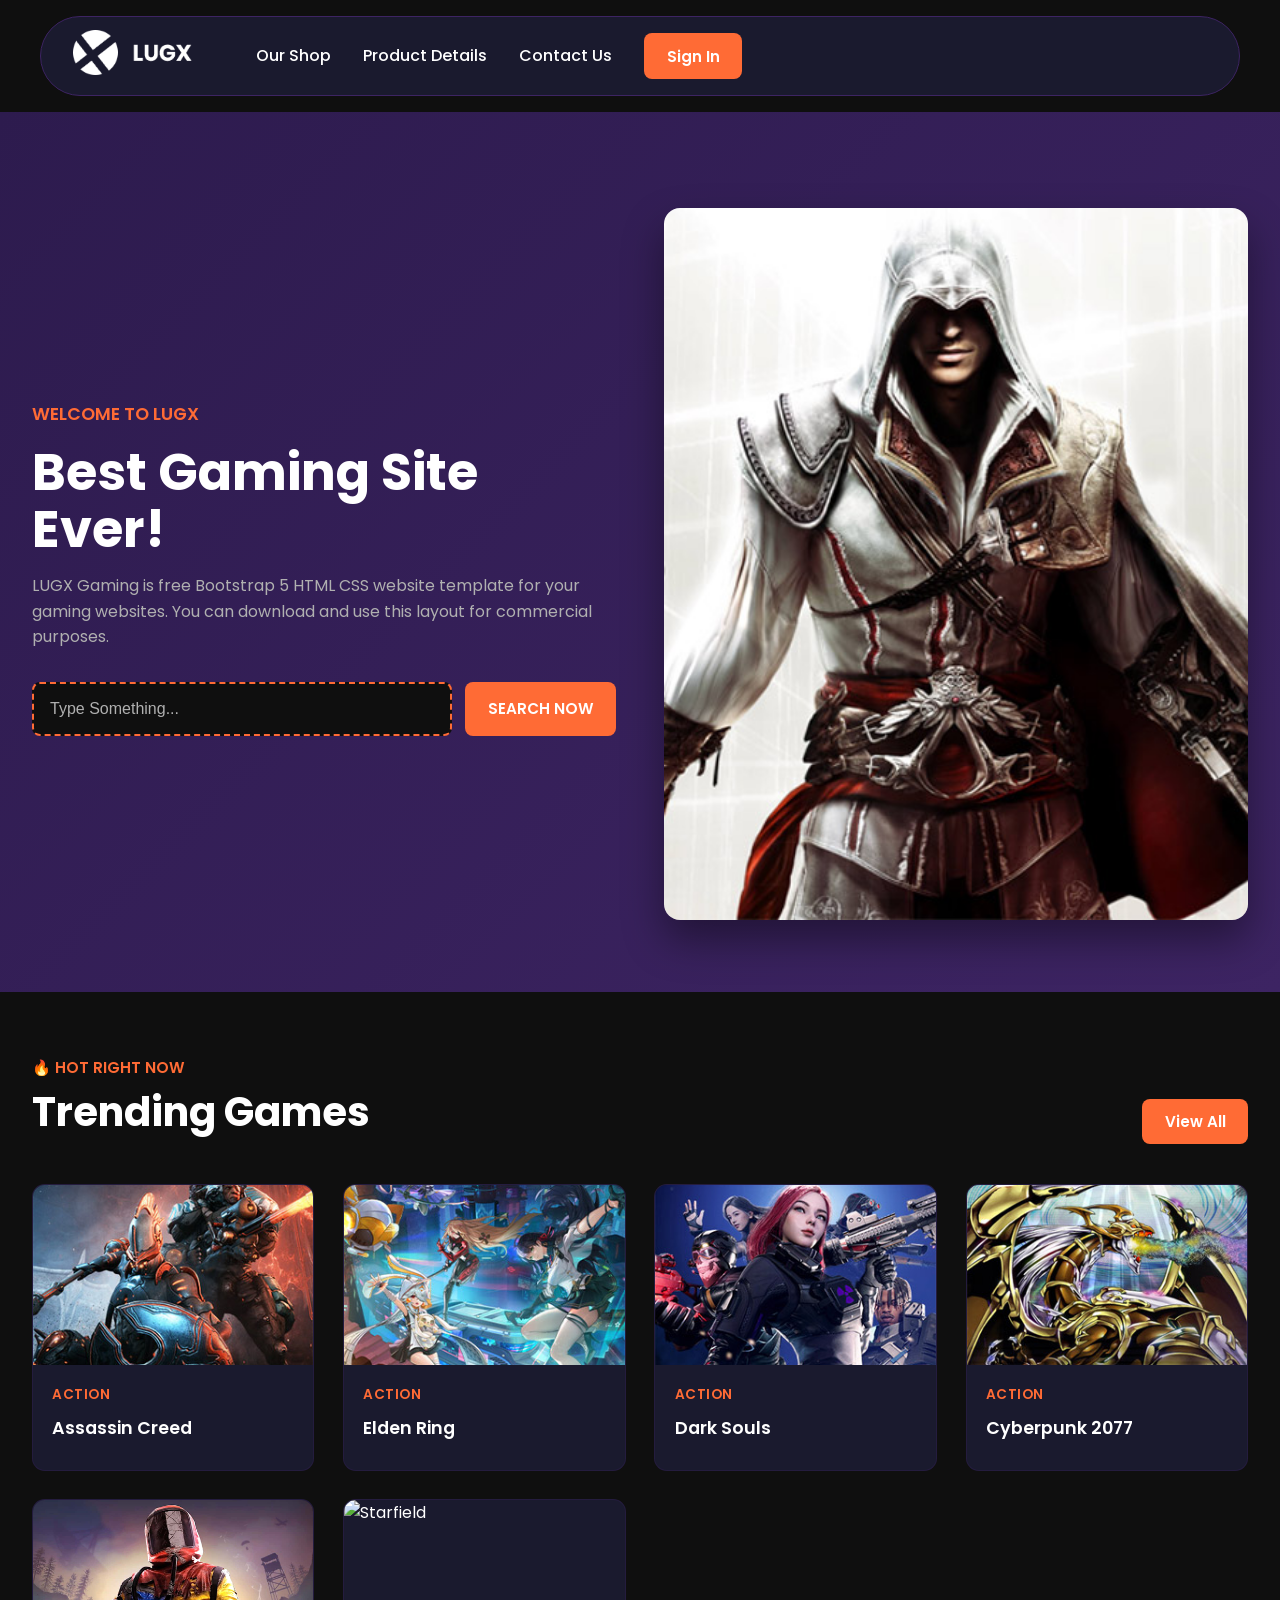
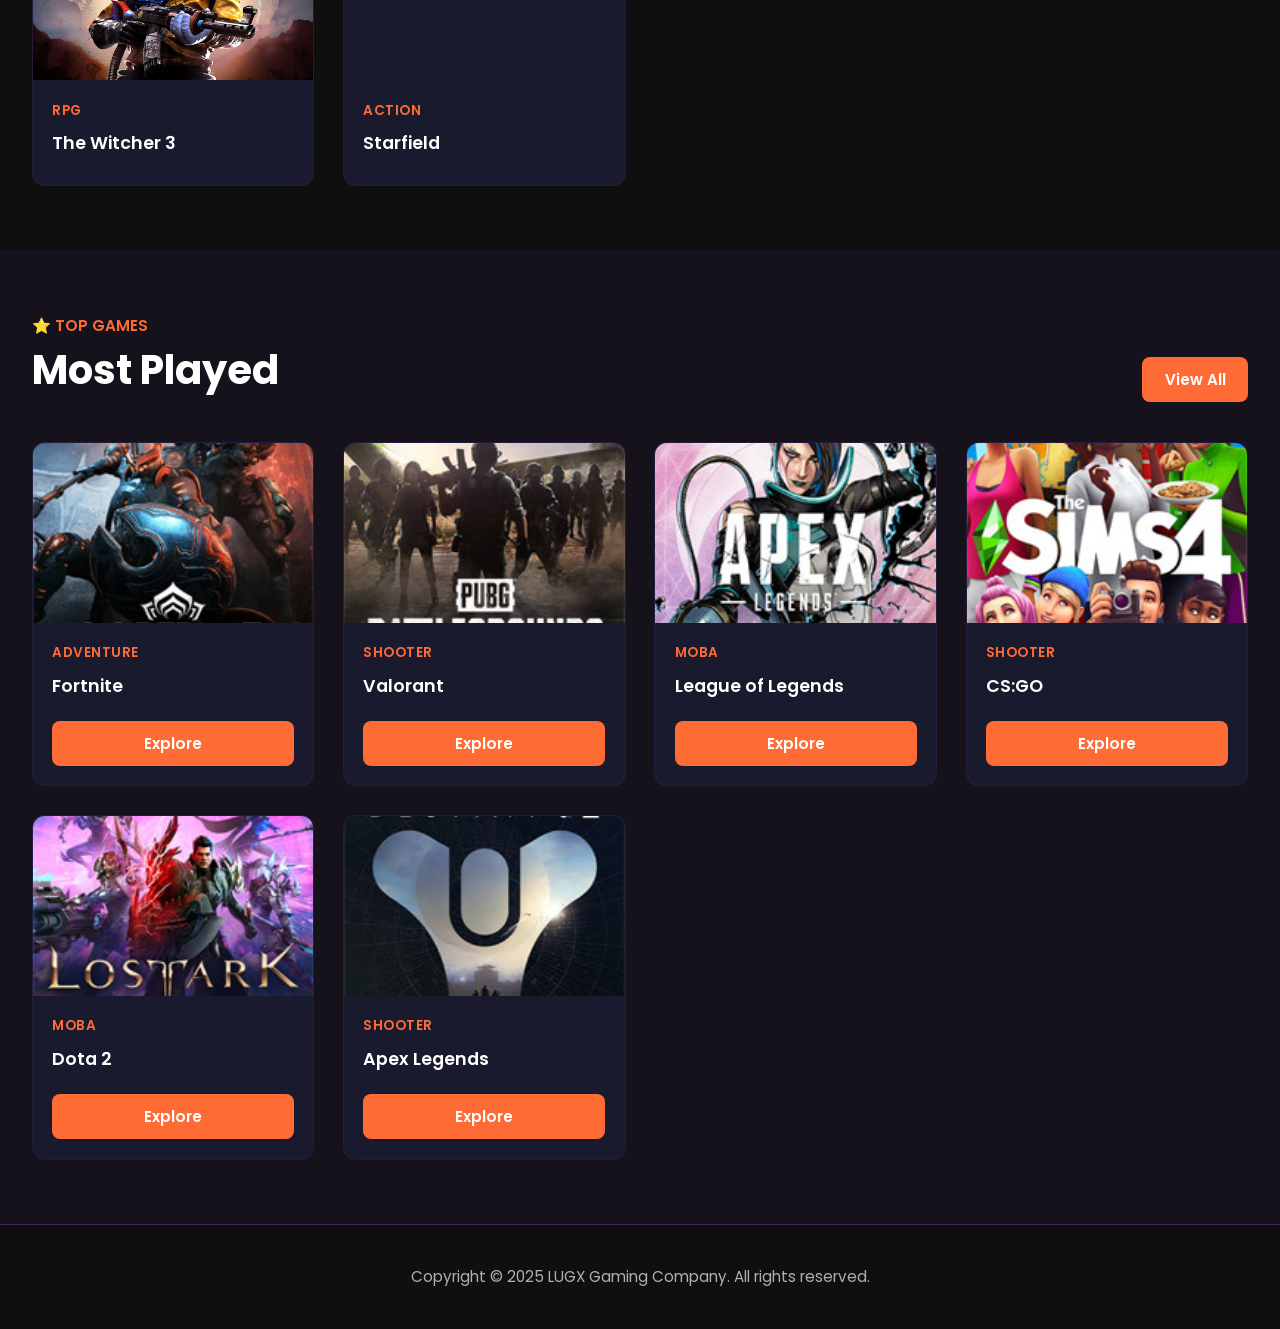
==== commit e9e10665: "update" ====
--- a/thebes.html
+++ b/thebes.html
@@ -1,9 +1,9 @@
 <!DOCTYPE html>
-<html lang="ar">
+<html lang="en">
 <head>
     <meta charset="UTF-8">
     <meta name="viewport" content="width=device-width, initial-scale=1.0">
-    <title>LUGX</title>
+    <title>LUGX - Gaming Platform</title>
     <link href="https://fonts.googleapis.com/css2?family=Poppins:wght@400;500;600;700&display=swap" rel="stylesheet">
     <link rel="stylesheet" href="thebes.css">
 </head>
@@ -15,13 +15,17 @@
             <a href="#" class="logo">
                 <img src="images/logo.png" alt="LUGX">
             </a>
-            <nav>
-                <a href="#">Home</a>
-                <a href="#">Our Shop</a>
-                <a href="#">Product Details</a>
-                <a href="#">Contact Us</a>
-                <button class="btn">Sign In</button>
+            <nav class="nav-menu">
+                <a href="#trending">Our Shop</a>
+                <a href="#played">Product Details</a>
+                <a href="#footer">Contact Us</a>
+                <button id="signInBtn" class="btn">Sign In</button>
             </nav>
+            <button id="hamburgerBtn" class="hamburger">
+                <span></span>
+                <span></span>
+                <span></span>
+            </button>
         </div>
     </header>
 
@@ -47,7 +51,7 @@
     </section>
 
     <!-- TRENDING GAMES -->
-    <section>
+    <section id="trending">
         <div class="section-wrapper">
             <div class="section-header">
                 <div>
@@ -59,31 +63,45 @@
             
             <div class="games-grid">
                 <div class="card">
-                    <img src="images/trending-01.jpg" alt="">
+                    <img src="images/trending-01.jpg" alt="Assassin Creed">
                     <div class="cardInfo">
                         <p>Action</p>
                         <h3>Assassin Creed</h3>
                     </div>
                 </div>
                 <div class="card">
-                    <img src="images/trending-02.jpg" alt="">
-                    <div class="cardInfo">
-                        <p>Action</p>
-                        <h3>Assassin Creed</h3>
-                    </div>
-                </div>
-                <div class="card">
-                    <img src="images/trending-03.jpg" alt="">
-                    <div class="cardInfo">
-                        <p>Action</p>
-                        <h3>Assassin Creed</h3>
-                    </div>
-                </div>
-                <div class="card">
-                    <img src="images/trending-04.jpg" alt="">
-                    <div class="cardInfo">
-                        <p>Action</p>
-                        <h3>Assassin Creed</h3>
+                    <img src="images/trending-02.jpg" alt="Elden Ring">
+                    <div class="cardInfo">
+                        <p>Action</p>
+                        <h3>Elden Ring</h3>
+                    </div>
+                </div>
+                <div class="card">
+                    <img src="images/trending-03.jpg" alt="Dark Souls">
+                    <div class="cardInfo">
+                        <p>Action</p>
+                        <h3>Dark Souls</h3>
+                    </div>
+                </div>
+                <div class="card">
+                    <img src="images/trending-04.jpg" alt="Cyberpunk">
+                    <div class="cardInfo">
+                        <p>Action</p>
+                        <h3>Cyberpunk 2077</h3>
+                    </div>
+                </div>
+                <div class="card">
+                    <img src="images/trending-05.jpg" alt="The Witcher">
+                    <div class="cardInfo">
+                        <p>RPG</p>
+                        <h3>The Witcher 3</h3>
+                    </div>
+                </div>
+                <div class="card">
+                    <img src="images/trending-06.jpg" alt="Starfield">
+                    <div class="cardInfo">
+                        <p>Action</p>
+                        <h3>Starfield</h3>
                     </div>
                 </div>
             </div>
@@ -91,7 +109,7 @@
     </section>
 
     <!-- MOST PLAYED -->
-    <section style="background-color: rgba(61, 36, 99, 0.15);">
+    <section id="played" style="background-color: rgba(61, 36, 99, 0.15);">
         <div class="section-wrapper">
             <div class="section-header">
                 <div>
@@ -102,24 +120,87 @@
             </div>
             
             <div class="games-grid">
-                <!-- كرر الكروت حسب الحاجة -->
-                <div class="card">
-                    <img src="images/top-game-01.jpg" alt="">
+                <div class="card">
+                    <img src="images/top-game-01.jpg" alt="Fortnite">
                     <div class="cardInfo">
                         <p>Adventure</p>
-                        <h3>Assassin Creed</h3>
-                        <button class="btn" style="width:100%; margin-top:0.8rem;">Explore</button>
-                    </div>
-                </div>
-                <!-- ... باقي الكروت بنفس الطريقة ... -->
+                        <h3>Fortnite</h3>
+                        <button class="btn" style="width:100%; margin-top:0.8rem;">Explore</button>
+                    </div>
+                </div>
+                <div class="card">
+                    <img src="images/top-game-02.jpg" alt="Valorant">
+                    <div class="cardInfo">
+                        <p>Shooter</p>
+                        <h3>Valorant</h3>
+                        <button class="btn" style="width:100%; margin-top:0.8rem;">Explore</button>
+                    </div>
+                </div>
+                <div class="card">
+                    <img src="images/top-game-03.jpg" alt="League of Legends">
+                    <div class="cardInfo">
+                        <p>MOBA</p>
+                        <h3>League of Legends</h3>
+                        <button class="btn" style="width:100%; margin-top:0.8rem;">Explore</button>
+                    </div>
+                </div>
+                <div class="card">
+                    <img src="images/top-game-04.jpg" alt="CS:GO">
+                    <div class="cardInfo">
+                        <p>Shooter</p>
+                        <h3>CS:GO</h3>
+                        <button class="btn" style="width:100%; margin-top:0.8rem;">Explore</button>
+                    </div>
+                </div>
+                <div class="card">
+                    <img src="images/top-game-05.jpg" alt="Dota 2">
+                    <div class="cardInfo">
+                        <p>MOBA</p>
+                        <h3>Dota 2</h3>
+                        <button class="btn" style="width:100%; margin-top:0.8rem;">Explore</button>
+                    </div>
+                </div>
+                <div class="card">
+                    <img src="images/top-game-06.jpg" alt="Apex Legends">
+                    <div class="cardInfo">
+                        <p>Shooter</p>
+                        <h3>Apex Legends</h3>
+                        <button class="btn" style="width:100%; margin-top:0.8rem;">Explore</button>
+                    </div>
+                </div>
             </div>
         </div>
     </section>
 
+    <!-- LOGIN MODAL -->
+    <div id="loginModal" class="modal">
+        <div class="modal-overlay"></div>
+        <div class="modal-content">
+            <button class="modal-close" id="closeModalBtn">&times;</button>
+            <div class="modal-header">
+                <h2>Sign In to LUGX</h2>
+                <p>Welcome back, gamer!</p>
+            </div>
+            <form class="login-form" id="loginForm">
+                <div class="form-group">
+                    <label for="email">Email Address</label>
+                    <input type="email" id="email" name="email" placeholder="Enter your email" required>
+                </div>
+                <div class="form-group">
+                    <label for="password">Password</label>
+                    <input type="password" id="password" name="password" placeholder="Enter your password" required>
+                </div>
+                <button type="submit" class="btn" style="width: 100%; margin-top: 1.5rem;">Login</button>
+            </form>
+            <p class="modal-footer">Don't have an account? <a href="#">Sign up here</a></p>
+        </div>
+    </div>
+
     <!-- FOOTER -->
-    <footer>
+    <footer id="footer">
         <p>Copyright © 2025 LUGX Gaming Company. All rights reserved.</p>
     </footer>
 
+    <script src="thebes.js"></script>
 </body>
 </html>
--- a/thebes.css
+++ b/thebes.css
@@ -1,229 +1,677 @@
  * {
-            margin: 0;
-            padding: 0;
-            box-sizing: border-box;
-        }
-
-        :root {
-            --primary: #FF6B35;
-            --bg-dark: #0F0F0F;
-            --bg-secondary: #1A1A2E;
-            --bg-tertiary: #2D1B4E;
-            --text-main: #FFFFFF;
-            --text-secondary: #B0B0B0;
-            --border-color: #3D2463;
-        }
-
-        body {
-            font-family: 'Poppins', sans-serif;
-            background-color: var(--bg-dark);
-            color: var(--text-main);
-            line-height: 1.6;
-            overflow-x: hidden;
-        }
-
-        /* ========== HEADER ========== */
-        header {
-            background-color: var(--bg-dark);
-            border-bottom: 1px solid var(--border-color);
-            position: sticky;
-            top: 0;
-            z-index: 100;
-            padding: 1rem 2rem;
-        }
-
-        .header-wrapper {
-            max-width: 1280px;
-            margin: 0 auto;
-            display: flex;
-            justify-content: space-between;
-            align-items: center;
-        }
-
-        .logo img {
-            height: 45px;
-        }
-
-        nav {
-            display: flex;
-            gap: 2rem;
-            align-items: center;
-        }
-
-        nav a {
-            color: var(--text-main);
-            text-decoration: none;
-            font-weight: 500;
-            transition: color 0.3s;
-        }
-
-        nav a:hover {
-            color: var(--primary);
-        }
-
-        .btn {
-            background-color: var(--primary);
-            color: white;
-            border: none;
-            padding: 0.7rem 1.4rem;
-            border-radius: 0.5rem;
-            font-weight: 600;
-            cursor: pointer;
-            transition: all 0.3s;
-        }
-
-        .btn:hover {
-            opacity: 0.9;
-            transform: translateY(-2px);
-        }
-
-        /* ========== HERO ========== */
-        .hero {
-            background: linear-gradient(135deg, var(--bg-tertiary) 0%, #3D2463 100%);
-            padding: 6rem 2rem 4rem;
-        }
-
-        .hero-wrapper {
-            max-width: 1280px;
-            margin: 0 auto;
-            display: grid;
-            grid-template-columns: 1fr 1fr;
-            gap: 4rem;
-            align-items: center;
-        }
-
-        .hero-text h1 {
-            font-size: 3.2rem;
-            font-weight: 700;
-            line-height: 1.1;
-            margin: 1rem 0;
-        }
-
-        .welcome {
-            color: var(--primary);
-            font-weight: 600;
-            font-size: 1.1rem;
-        }
-
-        .searchBar {
-            display: flex;
-            gap: 0.8rem;
-            margin-top: 2rem;
-        }
-
-        .searchBar input {
-            flex: 1;
-            padding: 1rem;
-            background-color: var(--bg-dark);
-            border: 2px dashed var(--primary);
-            color: white;
-            border-radius: 0.5rem;
-            font-size: 1rem;
-        }
-
-        .searchBtn {
-            padding: 0 2rem;
-        }
-
-        .imageContainer img {
-            width: 100%;
-            border-radius: 1rem;
-            box-shadow: 0 20px 40px rgba(0, 0, 0, 0.4);
-        }
-
-        /* ========== SECTIONS ========== */
-        section {
-            padding: 4rem 2rem;
-        }
-
-        .section-wrapper {
-            max-width: 1280px;
-            margin: 0 auto;
-        }
-
-        .section-header {
-            display: flex;
-            justify-content: space-between;
-            align-items: flex-end;
-            margin-bottom: 2.5rem;
-        }
-
-        .section-header h1 {
-            font-size: 2.5rem;
-            font-weight: 700;
-        }
-
-        .section-label {
-            color: var(--primary);
-            font-weight: 600;
-        }
-
-        /* ========== CARDS ========== */
-        .games-grid {
-            display: grid;
-            grid-template-columns: repeat(auto-fill, minmax(260px, 1fr));
-            gap: 1.8rem;
-        }
-
-        .card {
-            background-color: var(--bg-secondary);
-            border-radius: 0.8rem;
-            overflow: hidden;
-            transition: all 0.4s;
-        }
-
-        .card:hover {
-            transform: translateY(-12px);
-            box-shadow: 0 20px 40px rgba(255, 107, 53, 0.15);
-        }
-
-        .card img {
-            width: 100%;
-            height: 180px;
-            object-fit: cover;
-        }
-
-        .cardInfo {
-            padding: 1.2rem;
-        }
-
-        .cardInfo p {
-            color: var(--primary);
-            font-size: 0.85rem;
-            font-weight: 600;
-        }
-
-        .cardInfo h3 {
-            margin: 0.5rem 0;
-            font-size: 1.1rem;
-        }
-
-        /* ========== FOOTER ========== */
-        footer {
-            background-color: var(--bg-dark);
-            border-top: 1px solid var(--border-color);
-            padding: 2.5rem 2rem;
-            text-align: center;
-            color: var(--text-secondary);
-            font-size: 0.95rem;
-        }
-
-        /* Responsive */
-        @media (max-width: 768px) {
-            .hero-wrapper {
-                grid-template-columns: 1fr;
-                text-align: center;
-            }
-            
-            .hero-text h1 {
-                font-size: 2.4rem;
-            }
-            
-            nav {
-                display: none;
-            }
-            
-            .games-grid {
-                grid-template-columns: repeat(auto-fill, minmax(200px, 1fr));
-            }
-        }+    margin: 0;
+    padding: 0;
+    box-sizing: border-box;
+}
+
+:root {
+    --primary: #FF6B35;
+    --bg-dark: #0F0F0F;
+    --bg-secondary: #1A1A2E;
+    --bg-tertiary: #2D1B4E;
+    --text-main: #FFFFFF;
+    --text-secondary: #B0B0B0;
+    --border-color: #3D2463;
+}
+
+body {
+    font-family: 'Poppins', sans-serif;
+    background-color: var(--bg-dark);
+    color: var(--text-main);
+    line-height: 1.6;
+}
+
+/* HEADER */
+header {
+    background-color: var(--bg-secondary);
+    border: 1px solid var(--border-color);
+    border-radius: 50px;
+    margin: 1rem auto;
+    max-width: 1200px;
+    padding: 0.8rem 2rem;
+    backdrop-filter: blur(10px);
+    position: relative;
+    z-index: 100;
+}
+
+.header-wrapper {
+    max-width: 1280px;
+    margin: 0 auto;
+    display: flex;
+    justify-content: space-between;
+    align-items: center;
+    flex-wrap: wrap;
+    gap: 2rem;
+}
+
+.logo img {
+    height: 45px;
+    transition: transform 0.3s;
+}
+
+.logo img:hover {
+    transform: scale(1.05);
+}
+
+/* HAMBURGER MENU */
+.hamburger {
+    width: 30px;
+    height: 25px;
+    display: none;
+    flex-direction: column;
+    justify-content: space-between;
+    cursor: pointer;
+    background: none;
+    border: none;
+    z-index: 101;
+    padding: 0;
+    margin-left: auto;
+}
+
+.hamburger span {
+    width: 100%;
+    height: 3px;
+    background: var(--text-main);
+    border-radius: 2px;
+    transition: all 0.3s ease;
+}
+
+.hamburger.active span:nth-child(1) {
+    transform: rotate(45deg) translate(8px, 8px);
+}
+
+.hamburger.active span:nth-child(2) {
+    opacity: 0;
+    transform: translateX(-10px);
+}
+
+.hamburger.active span:nth-child(3) {
+    transform: rotate(-45deg) translate(7px, -7px);
+}
+
+/* NAVIGATION MENU */
+.nav-menu {
+    display: flex;
+    gap: 2rem;
+    align-items: center;
+    flex: 1;
+    justify-content: flex-start;
+    margin-left: 2rem;
+}
+
+.nav-menu a {
+    color: var(--text-main);
+    text-decoration: none;
+    font-weight: 500;
+    transition: color 0.3s;
+}
+
+.nav-menu a:hover {
+    color: var(--primary);
+}
+
+/* BUTTONS */
+.btn {
+    background-color: var(--primary);
+    color: white;
+    border: none;
+    padding: 0.7rem 1.4rem;
+    border-radius: 0.5rem;
+    font-weight: 600;
+    cursor: pointer;
+    transition: all 0.3s;
+    font-family: 'Poppins', sans-serif;
+    font-size: 0.95rem;
+}
+
+.btn:hover {
+    opacity: 0.9;
+    transform: translateY(-2px);
+    box-shadow: 0 10px 20px rgba(255, 107, 53, 0.2);
+}
+
+.btn:active {
+    transform: translateY(0);
+}
+
+/* HERO SECTION */
+.hero {
+    background: linear-gradient(135deg, var(--bg-tertiary) 0%, #3D2463 100%);
+    padding: 6rem 2rem 4rem;
+}
+
+.hero-wrapper {
+    max-width: 1280px;
+    margin: 0 auto;
+    display: grid;
+    grid-template-columns: 1fr 1fr;
+    gap: 3rem;
+    align-items: center;
+}
+
+.hero-text h1 {
+    font-size: 3.2rem;
+    font-weight: 700;
+    line-height: 1.1;
+    margin: 1rem 0;
+}
+
+.welcome {
+    color: var(--primary);
+    font-weight: 600;
+    font-size: 1.1rem;
+}
+
+.description {
+    color: var(--text-secondary);
+    font-size: 1rem;
+}
+
+.searchBar {
+    display: flex;
+    gap: 0.8rem;
+    margin-top: 2rem;
+}
+
+.searchBar input {
+    flex: 1;
+    padding: 1rem;
+    background-color: var(--bg-dark);
+    border: 2px dashed var(--primary);
+    color: white;
+    border-radius: 0.5rem;
+    font-size: 1rem;
+    transition: all 0.3s;
+}
+
+.searchBar input:focus {
+    outline: none;
+    border-color: var(--primary);
+    box-shadow: 0 0 10px rgba(255, 107, 53, 0.2);
+}
+
+.searchBar input::placeholder {
+    color: var(--text-secondary);
+}
+
+.imageContainer img {
+    width: 100%;
+    border-radius: 1rem;
+    box-shadow: 0 20px 40px rgba(0, 0, 0, 0.4);
+    transition: 0.3s ease;
+    cursor: pointer;
+}
+
+.imageContainer img:hover {
+    box-shadow: 0 20px 40px rgba(255, 107, 53, 0.25);
+    transform: rotate(1.2deg) scale(1.02);
+}
+
+/* SECTIONS */
+section {
+    padding: 4rem 2rem;
+}
+
+.section-wrapper {
+    max-width: 1280px;
+    margin: 0 auto;
+}
+
+.section-header {
+    display: flex;
+    justify-content: space-between;
+    align-items: flex-end;
+    margin-bottom: 2.5rem;
+    gap: 1rem;
+}
+
+.section-header h1 {
+    font-size: 2.5rem;
+    font-weight: 700;
+}
+
+.section-label {
+    color: var(--primary);
+    font-weight: 600;
+    font-size: 0.95rem;
+}
+
+/* GAME CARDS */
+.games-grid {
+    display: grid;
+    grid-template-columns: repeat(auto-fill, minmax(250px, 1fr));
+    gap: 1.8rem;
+}
+
+.card {
+    background-color: var(--bg-secondary);
+    border-radius: 0.8rem;
+    overflow: hidden;
+    transition: all 0.4s;
+    border: 1px solid rgba(61, 36, 99, 0.3);
+}
+
+.card:hover {
+    transform: translateY(-12px);
+    box-shadow: 0 20px 40px rgba(255, 107, 53, 0.2);
+    border-color: var(--primary);
+}
+
+.card img {
+    width: 100%;
+    height: 180px;
+    object-fit: cover;
+    transition: transform 0.4s ease, filter 0.4s ease;
+    display: block;
+}
+
+.card:hover img {
+    transform: scale(1.08);
+    filter: brightness(1.1);
+}
+
+.cardInfo {
+    padding: 1.2rem;
+}
+
+.cardInfo p {
+    color: var(--primary);
+    font-size: 0.85rem;
+    font-weight: 600;
+    text-transform: uppercase;
+    letter-spacing: 0.5px;
+}
+
+.cardInfo h3 {
+    margin: 0.5rem 0;
+    font-size: 1.1rem;
+    font-weight: 600;
+}
+
+/* MODAL STYLES */
+.modal {
+    display: none;
+    position: fixed;
+    top: 0;
+    left: 0;
+    width: 100%;
+    height: 100%;
+    z-index: 1000;
+}
+
+.modal.active {
+    display: flex;
+    align-items: center;
+    justify-content: center;
+}
+
+.modal-overlay {
+    position: absolute;
+    top: 0;
+    left: 0;
+    width: 100%;
+    height: 100%;
+    background: rgba(0, 0, 0, 0.7);
+    backdrop-filter: blur(4px);
+    animation: fadeIn 0.3s ease;
+}
+
+.modal-content {
+    position: relative;
+    background-color: var(--bg-secondary);
+    border: 1px solid var(--border-color);
+    border-radius: 1rem;
+    padding: 2rem;
+    max-width: 450px;
+    width: 90%;
+    animation: slideUp 0.3s ease;
+    box-shadow: 0 20px 60px rgba(0, 0, 0, 0.5);
+}
+
+.modal-close {
+    position: absolute;
+    top: 1rem;
+    right: 1rem;
+    background: none;
+    border: none;
+    font-size: 2rem;
+    color: var(--text-main);
+    cursor: pointer;
+    transition: color 0.3s;
+    padding: 0;
+    width: 40px;
+    height: 40px;
+    display: flex;
+    align-items: center;
+    justify-content: center;
+}
+
+.modal-close:hover {
+    color: var(--primary);
+}
+
+.modal-header {
+    margin-bottom: 1.5rem;
+}
+
+.modal-header h2 {
+    font-size: 1.8rem;
+    margin-bottom: 0.5rem;
+}
+
+.modal-header p {
+    color: var(--text-secondary);
+    font-size: 0.95rem;
+}
+
+.login-form {
+    display: flex;
+    flex-direction: column;
+    gap: 1.2rem;
+}
+
+.form-group {
+    display: flex;
+    flex-direction: column;
+    gap: 0.5rem;
+}
+
+.form-group label {
+    font-weight: 600;
+    font-size: 0.95rem;
+}
+
+.form-group input {
+    padding: 0.8rem 1rem;
+    background-color: var(--bg-dark);
+    border: 2px solid var(--border-color);
+    border-radius: 0.5rem;
+    color: var(--text-main);
+    font-family: 'Poppins', sans-serif;
+    transition: all 0.3s;
+}
+
+.form-group input:focus {
+    outline: none;
+    border-color: var(--primary);
+    box-shadow: 0 0 10px rgba(255, 107, 53, 0.2);
+}
+
+.form-group input::placeholder {
+    color: var(--text-secondary);
+}
+
+.modal-footer {
+    text-align: center;
+    margin-top: 1rem;
+    color: var(--text-secondary);
+    font-size: 0.9rem;
+}
+
+.modal-footer a {
+    color: var(--primary);
+    text-decoration: none;
+    font-weight: 600;
+    transition: color 0.3s;
+}
+
+.modal-footer a:hover {
+    color: #ff8555;
+}
+
+/* FOOTER */
+footer {
+    background-color: var(--bg-dark);
+    border-top: 1px solid var(--border-color);
+    padding: 2.5rem 2rem;
+    text-align: center;
+    color: var(--text-secondary);
+    font-size: 0.95rem;
+}
+
+/* ANIMATIONS */
+@keyframes fadeIn {
+    from {
+        opacity: 0;
+    }
+    to {
+        opacity: 1;
+    }
+}
+
+@keyframes slideUp {
+    from {
+        transform: translateY(30px);
+        opacity: 0;
+    }
+    to {
+        transform: translateY(0);
+        opacity: 1;
+    }
+}
+
+@keyframes slideDown {
+    from {
+        opacity: 0;
+        transform: translateY(-10px);
+    }
+    to {
+        opacity: 1;
+        transform: translateY(0);
+    }
+}
+
+/* RESPONSIVE DESIGN */
+@media (max-width: 1024px) {
+    .hamburger {
+        display: flex;
+    }
+
+    .header-wrapper {
+        flex-wrap: wrap;
+    }
+
+    .nav-menu {
+        display: none;
+        position: absolute;
+        top: 100%;
+        left: 2rem;
+        right: 2rem;
+        flex-direction: column;
+        gap: 1rem;
+        padding: 1.5rem 2rem;
+        margin-top: 1rem;
+        background-color: var(--bg-secondary);
+        border: 1px solid var(--border-color);
+        border-radius: 0.8rem;
+        width: calc(100% - 4rem);
+        box-shadow: 0 10px 30px rgba(0, 0, 0, 0.3);
+        flex: 1 1 100%;
+        order: 3;
+    }
+
+    .nav-menu.active {
+        display: flex;
+        animation: slideDown 0.3s ease;
+    }
+
+    .hero-wrapper {
+        grid-template-columns: 1fr;
+        text-align: center;
+    }
+
+    .hero-text h1 {
+        font-size: 2.4rem;
+    }
+
+    .searchBar {
+        flex-direction: column;
+    }
+
+    .searchBar input,
+    .searchBar button {
+        width: 100%;
+    }
+
+    .section-header {
+        flex-direction: column;
+        align-items: flex-start;
+    }
+
+    .section-header h1 {
+        font-size: 2rem;
+    }
+
+    .games-grid {
+        grid-template-columns: repeat(auto-fill, minmax(200px, 1fr));
+        gap: 1.5rem;
+    }
+
+    .modal-content {
+        max-width: 90%;
+        padding: 1.5rem;
+    }
+
+    .modal-header h2 {
+        font-size: 1.5rem;
+    }
+}
+
+@media (max-width: 768px) {
+    header {
+        padding: 0.8rem 1rem;
+        margin: 1rem 0.5rem;
+    }
+
+    .header-wrapper {
+        gap: 1rem;
+    }
+
+    .logo img {
+        height: 40px;
+    }
+
+    .nav-menu {
+        left: 1rem !important;
+        right: 1rem !important;
+        width: calc(100% - 2rem) !important;
+    }
+
+    .hero {
+        padding: 4rem 1rem 2rem;
+    }
+
+    .hero-text h1 {
+        font-size: 1.8rem;
+    }
+
+    .hero-text {
+        margin-bottom: 2rem;
+    }
+
+    .imageContainer {
+        margin-top: 1.5rem;
+    }
+
+    section {
+        padding: 3rem 1rem;
+    }
+
+    .section-header {
+        margin-bottom: 1.5rem;
+    }
+
+    .section-header h1 {
+        font-size: 1.6rem;
+    }
+
+    .games-grid {
+        grid-template-columns: repeat(auto-fill, minmax(150px, 1fr));
+        gap: 1rem;
+    }
+
+    .card img {
+        height: 150px;
+    }
+
+    .cardInfo {
+        padding: 0.8rem;
+    }
+
+    .cardInfo h3 {
+        font-size: 0.95rem;
+    }
+
+    .card .btn {
+        padding: 0.5rem 1rem;
+        font-size: 0.85rem;
+        margin-top: 0.5rem !important;
+    }
+
+    .modal-content {
+        max-width: 100%;
+        margin: 1rem;
+    }
+
+    footer {
+        padding: 1.5rem 1rem;
+        font-size: 0.85rem;
+    }
+}
+
+@media (max-width: 480px) {
+    .header-wrapper {
+        width: 100%;
+    }
+
+    .hamburger {
+        width: 28px;
+        height: 22px;
+    }
+
+    .nav-menu {
+        left: 0.5rem !important;
+        right: 0.5rem !important;
+        width: calc(100% - 1rem) !important;
+    }
+
+    .hero-text h1 {
+        font-size: 1.5rem;
+        margin: 0.8rem 0;
+    }
+
+    .games-grid {
+        grid-template-columns: repeat(auto-fill, minmax(120px, 1fr));
+        gap: 0.8rem;
+    }
+
+    .card {
+        border-radius: 0.5rem;
+    }
+
+    .card img {
+        height: 120px;
+    }
+
+    .cardInfo p {
+        font-size: 0.75rem;
+    }
+
+    .cardInfo h3 {
+        font-size: 0.85rem;
+    }
+
+    section {
+        padding: 2rem 0.8rem;
+    }
+
+    .modal-content {
+        padding: 1.2rem;
+    }
+
+    .modal-close {
+        width: 36px;
+        height: 36px;
+        font-size: 1.8rem;
+    }
+}
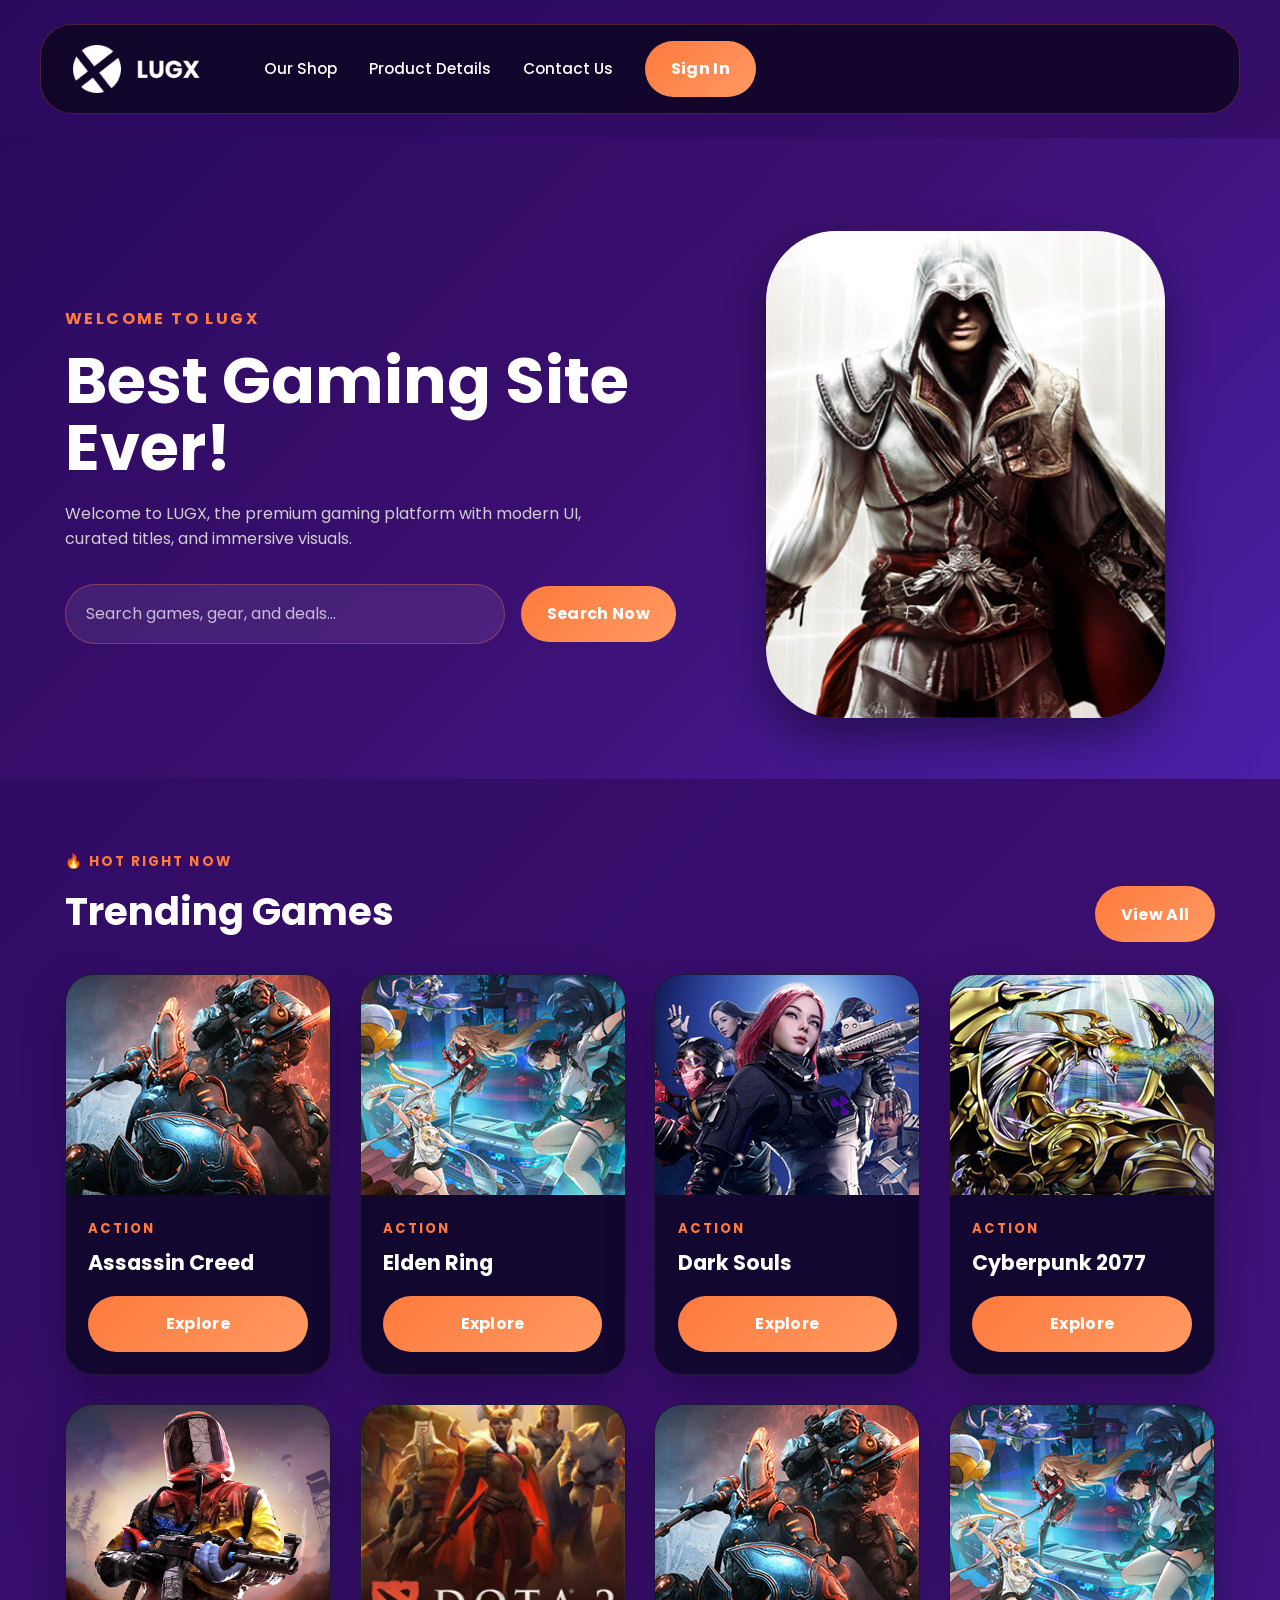
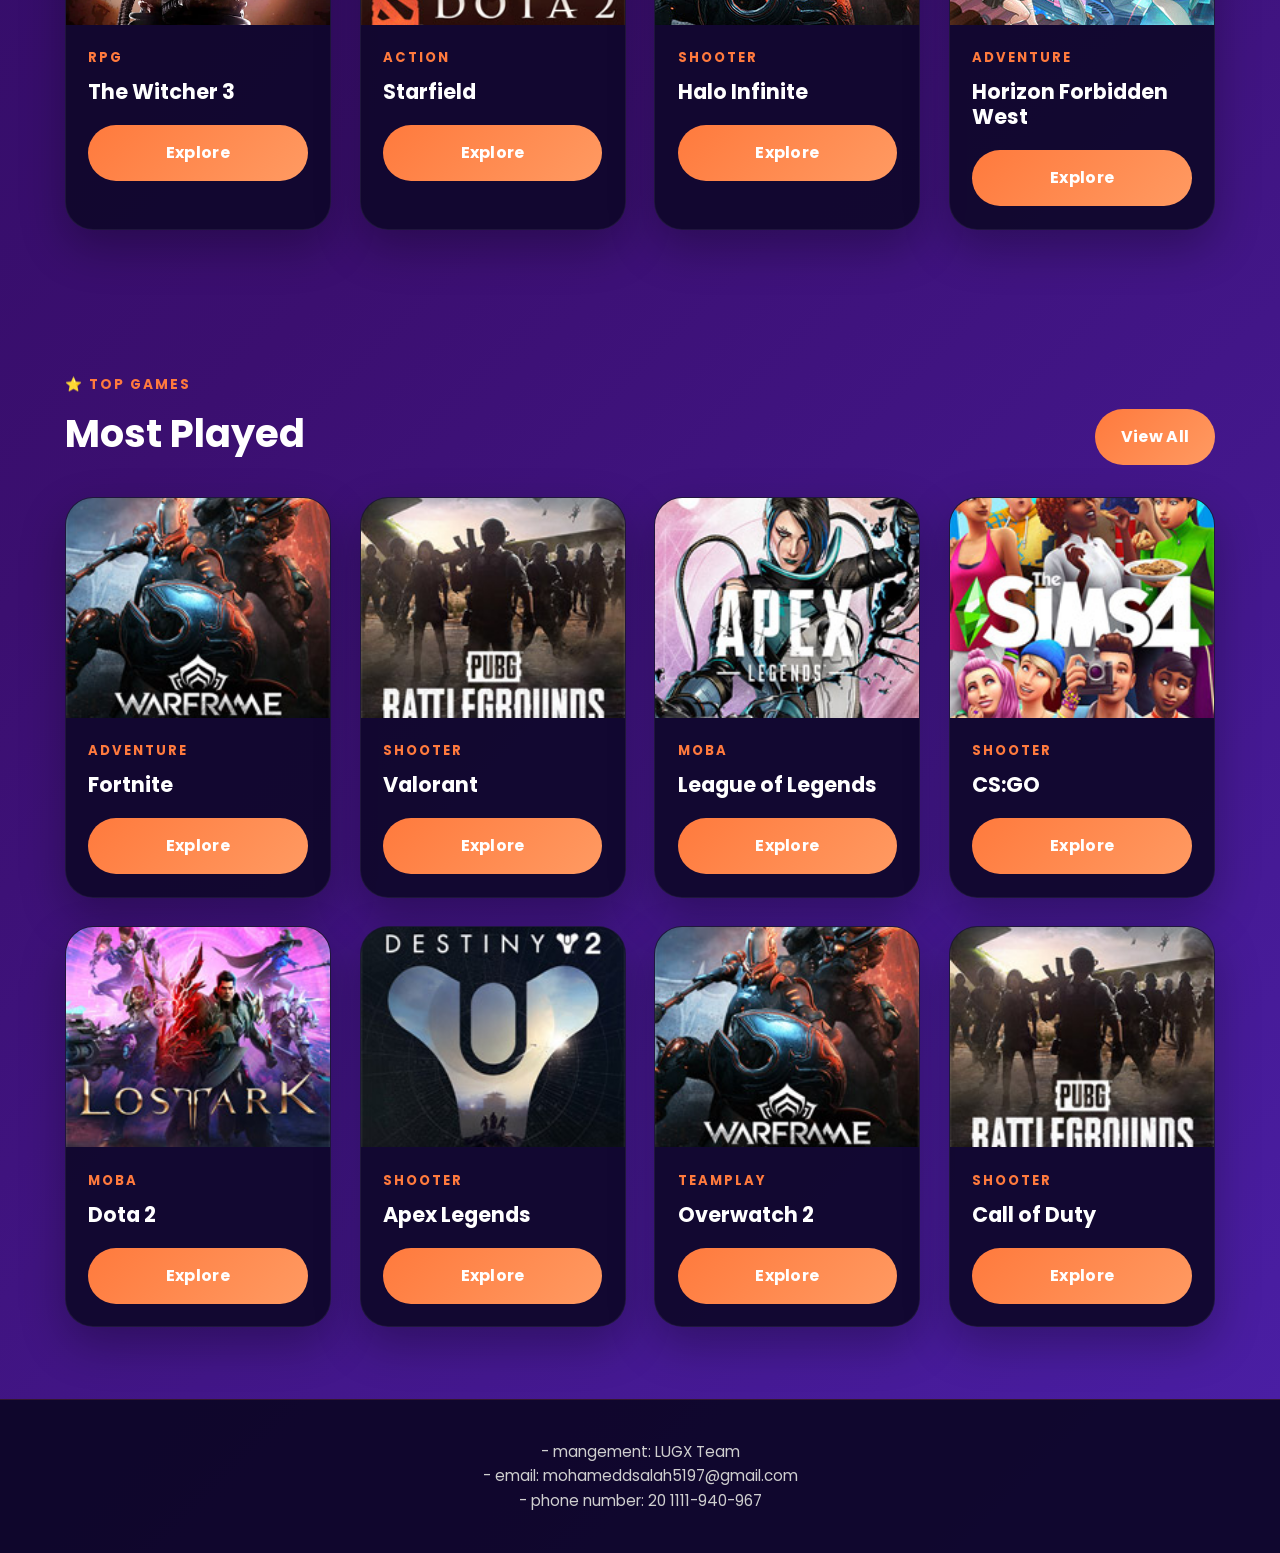
==== commit 202f316e: "adding fixes" ====
--- a/thebes.html
+++ b/thebes.html
@@ -36,16 +36,18 @@
                 <p class="welcome">WELCOME TO LUGX</p>
                 <h1>Best Gaming Site Ever!</h1>
                 <p class="description">
-                    LUGX Gaming is free Bootstrap 5 HTML CSS website template for your gaming websites. 
-                    You can download and use this layout for commercial purposes.
+                    Welcome to LUGX, the premium gaming platform with modern UI, curated titles, and immersive visuals.
                 </p>
+
+                <!-- Search input and button are aligned inline using flexbox -->
                 <div class="searchBar">
-                    <input type="text" placeholder="Type Something...">
-                    <button class="btn searchBtn">SEARCH NOW</button>
-                </div>
-            </div>
+                    <input type="text" placeholder="Search games, gear, and deals...">
+                    <button class="btn searchBtn">Search Now</button>
+                </div>
+            </div>
+
             <div class="imageContainer">
-                <img src="images/banner-image.jpg" alt="Banner">
+                <img src="images/banner-image.jpg" alt="Gaming banner">
             </div>
         </div>
     </section>
@@ -60,48 +62,71 @@
                 </div>
                 <button class="btn">View All</button>
             </div>
-            
+
+            <!-- Trending games cards with Explore buttons -->
             <div class="games-grid">
                 <div class="card">
                     <img src="images/trending-01.jpg" alt="Assassin Creed">
-                    <div class="cardInfo">
-                        <p>Action</p>
+                    <div class="card-info">
+                        <p class="card-meta">Action</p>
                         <h3>Assassin Creed</h3>
+                        <button class="btn card-btn">Explore</button>
                     </div>
                 </div>
                 <div class="card">
                     <img src="images/trending-02.jpg" alt="Elden Ring">
-                    <div class="cardInfo">
-                        <p>Action</p>
+                    <div class="card-info">
+                        <p class="card-meta">Action</p>
                         <h3>Elden Ring</h3>
+                        <button class="btn card-btn">Explore</button>
                     </div>
                 </div>
                 <div class="card">
                     <img src="images/trending-03.jpg" alt="Dark Souls">
-                    <div class="cardInfo">
-                        <p>Action</p>
+                    <div class="card-info">
+                        <p class="card-meta">Action</p>
                         <h3>Dark Souls</h3>
-                    </div>
-                </div>
-                <div class="card">
-                    <img src="images/trending-04.jpg" alt="Cyberpunk">
-                    <div class="cardInfo">
-                        <p>Action</p>
+                        <button class="btn card-btn">Explore</button>
+                    </div>
+                </div>
+                <div class="card">
+                    <img src="images/trending-04.jpg" alt="Cyberpunk 2077">
+                    <div class="card-info">
+                        <p class="card-meta">Action</p>
                         <h3>Cyberpunk 2077</h3>
-                    </div>
-                </div>
-                <div class="card">
-                    <img src="images/trending-05.jpg" alt="The Witcher">
-                    <div class="cardInfo">
-                        <p>RPG</p>
+                        <button class="btn card-btn">Explore</button>
+                    </div>
+                </div>
+                <div class="card">
+                    <img src="images/trending-05.jpg" alt="The Witcher 3">
+                    <div class="card-info">
+                        <p class="card-meta">RPG</p>
                         <h3>The Witcher 3</h3>
-                    </div>
-                </div>
-                <div class="card">
-                    <img src="images/trending-06.jpg" alt="Starfield">
-                    <div class="cardInfo">
-                        <p>Action</p>
+                        <button class="btn card-btn">Explore</button>
+                    </div>
+                </div>
+                <div class="card">
+                    <img src="images/categories-02.jpg" alt="Starfield">
+                    <div class="card-info">
+                        <p class="card-meta">Action</p>
                         <h3>Starfield</h3>
+                        <button class="btn card-btn">Explore</button>
+                    </div>
+                </div>
+                <div class="card">
+                    <img src="images/trending-01.jpg" alt="Halo Infinite">
+                    <div class="card-info">
+                        <p class="card-meta">Shooter</p>
+                        <h3>Halo Infinite</h3>
+                        <button class="btn card-btn">Explore</button>
+                    </div>
+                </div>
+                <div class="card">
+                    <img src="images/trending-02.jpg" alt="Horizon Forbidden West">
+                    <div class="card-info">
+                        <p class="card-meta">Adventure</p>
+                        <h3>Horizon Forbidden West</h3>
+                        <button class="btn card-btn">Explore</button>
                     </div>
                 </div>
             </div>
@@ -109,7 +134,7 @@
     </section>
 
     <!-- MOST PLAYED -->
-    <section id="played" style="background-color: rgba(61, 36, 99, 0.15);">
+    <section id="played">
         <div class="section-wrapper">
             <div class="section-header">
                 <div>
@@ -118,54 +143,71 @@
                 </div>
                 <button class="btn">View All</button>
             </div>
-            
+
+            <!-- Most played cards with consistent structure and styling -->
             <div class="games-grid">
                 <div class="card">
                     <img src="images/top-game-01.jpg" alt="Fortnite">
-                    <div class="cardInfo">
-                        <p>Adventure</p>
+                    <div class="card-info">
+                        <p class="card-meta">Adventure</p>
                         <h3>Fortnite</h3>
-                        <button class="btn" style="width:100%; margin-top:0.8rem;">Explore</button>
+                        <button class="btn card-btn">Explore</button>
                     </div>
                 </div>
                 <div class="card">
                     <img src="images/top-game-02.jpg" alt="Valorant">
-                    <div class="cardInfo">
-                        <p>Shooter</p>
+                    <div class="card-info">
+                        <p class="card-meta">Shooter</p>
                         <h3>Valorant</h3>
-                        <button class="btn" style="width:100%; margin-top:0.8rem;">Explore</button>
+                        <button class="btn card-btn">Explore</button>
                     </div>
                 </div>
                 <div class="card">
                     <img src="images/top-game-03.jpg" alt="League of Legends">
-                    <div class="cardInfo">
-                        <p>MOBA</p>
+                    <div class="card-info">
+                        <p class="card-meta">MOBA</p>
                         <h3>League of Legends</h3>
-                        <button class="btn" style="width:100%; margin-top:0.8rem;">Explore</button>
+                        <button class="btn card-btn">Explore</button>
                     </div>
                 </div>
                 <div class="card">
                     <img src="images/top-game-04.jpg" alt="CS:GO">
-                    <div class="cardInfo">
-                        <p>Shooter</p>
+                    <div class="card-info">
+                        <p class="card-meta">Shooter</p>
                         <h3>CS:GO</h3>
-                        <button class="btn" style="width:100%; margin-top:0.8rem;">Explore</button>
+                        <button class="btn card-btn">Explore</button>
                     </div>
                 </div>
                 <div class="card">
                     <img src="images/top-game-05.jpg" alt="Dota 2">
-                    <div class="cardInfo">
-                        <p>MOBA</p>
+                    <div class="card-info">
+                        <p class="card-meta">MOBA</p>
                         <h3>Dota 2</h3>
-                        <button class="btn" style="width:100%; margin-top:0.8rem;">Explore</button>
+                        <button class="btn card-btn">Explore</button>
                     </div>
                 </div>
                 <div class="card">
                     <img src="images/top-game-06.jpg" alt="Apex Legends">
-                    <div class="cardInfo">
-                        <p>Shooter</p>
+                    <div class="card-info">
+                        <p class="card-meta">Shooter</p>
                         <h3>Apex Legends</h3>
-                        <button class="btn" style="width:100%; margin-top:0.8rem;">Explore</button>
+                        <button class="btn card-btn">Explore</button>
+                    </div>
+                </div>
+                <div class="card">
+                    <img src="images/top-game-01.jpg" alt="Overwatch 2">
+                    <div class="card-info">
+                        <p class="card-meta">Teamplay</p>
+                        <h3>Overwatch 2</h3>
+                        <button class="btn card-btn">Explore</button>
+                    </div>
+                </div>
+                <div class="card">
+                    <img src="images/top-game-02.jpg" alt="Call of Duty">
+                    <div class="card-info">
+                        <p class="card-meta">Shooter</p>
+                        <h3>Call of Duty</h3>
+                        <button class="btn card-btn">Explore</button>
                     </div>
                 </div>
             </div>
@@ -181,6 +223,8 @@
                 <h2>Sign In to LUGX</h2>
                 <p>Welcome back, gamer!</p>
             </div>
+
+            <!-- Login form with simple validation placeholder -->
             <form class="login-form" id="loginForm">
                 <div class="form-group">
                     <label for="email">Email Address</label>
@@ -190,7 +234,7 @@
                     <label for="password">Password</label>
                     <input type="password" id="password" name="password" placeholder="Enter your password" required>
                 </div>
-                <button type="submit" class="btn" style="width: 100%; margin-top: 1.5rem;">Login</button>
+                <button type="submit" class="btn login-btn">Login</button>
             </form>
             <p class="modal-footer">Don't have an account? <a href="#">Sign up here</a></p>
         </div>
@@ -198,7 +242,9 @@
 
     <!-- FOOTER -->
     <footer id="footer">
-        <p>Copyright © 2025 LUGX Gaming Company. All rights reserved.</p>
+        <p>
+           - mangement: LUGX Team <br>- email: mohameddsalah5197@gmail.com
+            <br>- phone number: 20 1111-940-967</p>
     </footer>
 
     <script src="thebes.js"></script>
--- a/thebes.css
+++ b/thebes.css
@@ -5,33 +5,46 @@
 }
 
 :root {
-    --primary: #FF6B35;
-    --bg-dark: #0F0F0F;
-    --bg-secondary: #1A1A2E;
-    --bg-tertiary: #2D1B4E;
-    --text-main: #FFFFFF;
-    --text-secondary: #B0B0B0;
-    --border-color: #3D2463;
+    --primary: #ff7a3d;
+    --bg-dark: #0b0426;
+    --bg-secondary: #120b32;
+    --bg-tertiary: #271644;
+    --surface: rgba(19, 9, 56, 0.92);
+    --text-main: #ffffff;
+    --text-secondary: #cfcfcf;
+    --accent-soft: #311a75;
+    --border-color: rgba(255, 122, 61, 0.25);
 }
 
 body {
     font-family: 'Poppins', sans-serif;
-    background-color: var(--bg-dark);
-    color: var(--text-main);
+    min-height: 100vh;
+    color: var(--text-main);
+    background: linear-gradient(135deg, #2a0a5e, #3b0f70, #4b1fa7);
     line-height: 1.6;
+}
+
+img {
+    max-width: 100%;
+    display: block;
+}
+
+button,
+input {
+    font: inherit;
 }
 
 /* HEADER */
 header {
-    background-color: var(--bg-secondary);
+    background: rgba(15, 5, 36, 0.88);
     border: 1px solid var(--border-color);
-    border-radius: 50px;
-    margin: 1rem auto;
+    border-radius: 32px;
+    margin: 1.5rem auto;
     max-width: 1200px;
-    padding: 0.8rem 2rem;
-    backdrop-filter: blur(10px);
+    padding: 1rem 2rem;
+    backdrop-filter: blur(16px);
     position: relative;
-    z-index: 100;
+    z-index: 10;
 }
 
 .header-wrapper {
@@ -45,198 +58,210 @@
 }
 
 .logo img {
-    height: 45px;
-    transition: transform 0.3s;
+    height: 48px;
+    transition: transform 0.3s ease;
 }
 
 .logo img:hover {
     transform: scale(1.05);
 }
 
-/* HAMBURGER MENU */
+.nav-menu {
+    display: flex;
+    gap: 2rem;
+    align-items: center;
+    flex: 1;
+    justify-content: flex-start;
+    margin-left: 2rem;
+}
+
+.nav-menu a {
+    color: var(--text-main);
+    text-decoration: none;
+    font-weight: 500;
+    font-size: 0.96rem;
+    transition: color 0.25s ease;
+}
+
+.nav-menu a:hover {
+    color: var(--primary);
+}
+
 .hamburger {
     width: 30px;
     height: 25px;
     display: none;
     flex-direction: column;
     justify-content: space-between;
-    cursor: pointer;
     background: none;
     border: none;
-    z-index: 101;
     padding: 0;
-    margin-left: auto;
+    cursor: pointer;
+    z-index: 11;
 }
 
 .hamburger span {
     width: 100%;
     height: 3px;
+    border-radius: 20px;
     background: var(--text-main);
-    border-radius: 2px;
     transition: all 0.3s ease;
 }
 
 .hamburger.active span:nth-child(1) {
-    transform: rotate(45deg) translate(8px, 8px);
+    transform: rotate(45deg) translate(6px, 6px);
 }
 
 .hamburger.active span:nth-child(2) {
     opacity: 0;
-    transform: translateX(-10px);
+    transform: translateX(-8px);
 }
 
 .hamburger.active span:nth-child(3) {
-    transform: rotate(-45deg) translate(7px, -7px);
-}
-
-/* NAVIGATION MENU */
-.nav-menu {
-    display: flex;
-    gap: 2rem;
-    align-items: center;
-    flex: 1;
-    justify-content: flex-start;
-    margin-left: 2rem;
-}
-
-.nav-menu a {
-    color: var(--text-main);
-    text-decoration: none;
-    font-weight: 500;
-    transition: color 0.3s;
-}
-
-.nav-menu a:hover {
-    color: var(--primary);
+    transform: rotate(-45deg) translate(6px, -6px);
 }
 
 /* BUTTONS */
 .btn {
-    background-color: var(--primary);
-    color: white;
+    display: inline-flex;
+    align-items: center;
+    justify-content: center;
+    color: var(--text-main);
+    background: linear-gradient(135deg, var(--primary), #ff9a62);
     border: none;
-    padding: 0.7rem 1.4rem;
-    border-radius: 0.5rem;
-    font-weight: 600;
+    border-radius: 28px;
+    padding: 0.95rem 1.6rem;
     cursor: pointer;
-    transition: all 0.3s;
-    font-family: 'Poppins', sans-serif;
-    font-size: 0.95rem;
+    font-weight: 700;
+    letter-spacing: 0.02em;
+    transition: transform 0.3s ease, filter 0.3s ease, box-shadow 0.3s ease;
 }
 
 .btn:hover {
-    opacity: 0.9;
-    transform: translateY(-2px);
-    box-shadow: 0 10px 20px rgba(255, 107, 53, 0.2);
-}
-
-.btn:active {
-    transform: translateY(0);
+    transform: translateY(-2px) scale(1.02);
+    filter: brightness(1.08);
+    box-shadow: 0 18px 35px rgba(255, 122, 61, 0.24);
+}
+
+.btn:focus-visible {
+    outline: 2px solid rgba(255, 122, 61, 0.45);
+    outline-offset: 4px;
 }
 
 /* HERO SECTION */
 .hero {
-    background: linear-gradient(135deg, var(--bg-tertiary) 0%, #3D2463 100%);
-    padding: 6rem 2rem 4rem;
+    background: linear-gradient(135deg, #2a0a5e, #3b0f70, #4b1fa7);
+    padding: 5.5rem 1.5rem 3.5rem;
 }
 
 .hero-wrapper {
-    max-width: 1280px;
+    max-width: 1200px;
     margin: 0 auto;
     display: grid;
-    grid-template-columns: 1fr 1fr;
-    gap: 3rem;
+    grid-template-columns: 1.1fr 0.9fr;
+    gap: 2.5rem;
     align-items: center;
 }
 
-.hero-text h1 {
-    font-size: 3.2rem;
-    font-weight: 700;
-    line-height: 1.1;
-    margin: 1rem 0;
+.hero-text {
+    max-width: 640px;
 }
 
 .welcome {
     color: var(--primary);
-    font-weight: 600;
-    font-size: 1.1rem;
+    font-weight: 700;
+    letter-spacing: 0.15em;
+    text-transform: uppercase;
+}
+
+.hero-text h1 {
+    font-size: clamp(2.5rem, 5vw, 4rem);
+    line-height: 1.05;
+    margin: 1rem 0 1.2rem;
 }
 
 .description {
     color: var(--text-secondary);
     font-size: 1rem;
+    max-width: 34rem;
 }
 
 .searchBar {
     display: flex;
-    gap: 0.8rem;
+    align-items: center;
+    gap: 1rem;
     margin-top: 2rem;
+    flex-wrap: wrap;
 }
 
 .searchBar input {
     flex: 1;
-    padding: 1rem;
-    background-color: var(--bg-dark);
-    border: 2px dashed var(--primary);
-    color: white;
-    border-radius: 0.5rem;
-    font-size: 1rem;
-    transition: all 0.3s;
+    min-width: 220px;
+    padding: 1rem 1.25rem;
+    border-radius: 999px;
+    border: 1px solid rgba(255, 122, 61, 0.35);
+    background: rgba(255, 255, 255, 0.08);
+    color: var(--text-main);
+    transition: border-color 0.3s ease, box-shadow 0.3s ease;
+}
+
+.searchBar input::placeholder {
+    color: rgba(255, 255, 255, 0.7);
 }
 
 .searchBar input:focus {
     outline: none;
-    border-color: var(--primary);
-    box-shadow: 0 0 10px rgba(255, 107, 53, 0.2);
-}
-
-.searchBar input::placeholder {
-    color: var(--text-secondary);
+    border-color: rgba(255, 122, 61, 0.7);
+    box-shadow: 0 0 18px rgba(255, 122, 61, 0.18);
 }
 
 .imageContainer img {
-    width: 100%;
-    border-radius: 1rem;
+    width: 80%;
+    border-radius: 70px;
     box-shadow: 0 20px 40px rgba(0, 0, 0, 0.4);
     transition: 0.3s ease;
     cursor: pointer;
+    margin: 5px 50px;
 }
 
 .imageContainer img:hover {
-    box-shadow: 0 20px 40px rgba(255, 107, 53, 0.25);
+    box-shadow: 0 20px 40px rgba(0, 183, 255, 0.87);
     transform: rotate(1.2deg) scale(1.02);
 }
 
-/* SECTIONS */
+/* SECTION LAYOUT */
+.section-wrapper {
+    width: min(1150px, calc(100% - 3rem));
+    margin: 0 auto;
+}
+
 section {
-    padding: 4rem 2rem;
-}
-
-.section-wrapper {
-    max-width: 1280px;
-    margin: 0 auto;
+    padding: 4.5rem 0;
 }
 
 .section-header {
     display: flex;
     justify-content: space-between;
     align-items: flex-end;
-    margin-bottom: 2.5rem;
     gap: 1rem;
-}
-
-.section-header h1 {
-    font-size: 2.5rem;
-    font-weight: 700;
+    flex-wrap: wrap;
+    margin-bottom: 2rem;
 }
 
 .section-label {
     color: var(--primary);
-    font-weight: 600;
-    font-size: 0.95rem;
-}
-
-/* GAME CARDS */
+    font-size: 0.85rem;
+    font-weight: 700;
+    text-transform: uppercase;
+    letter-spacing: 0.15em;
+    margin-bottom: 0.5rem;
+}
+
+.section-header h1 {
+    font-size: clamp(2rem, 3vw, 3rem);
+    margin: 0;
+}
+
 .games-grid {
     display: grid;
     grid-template-columns: repeat(auto-fill, minmax(250px, 1fr));
@@ -244,11 +269,12 @@
 }
 
 .card {
-    background-color: var(--bg-secondary);
-    border-radius: 0.8rem;
+    background: rgba(16, 8, 45, 0.95);
+    border-radius: 28px;
     overflow: hidden;
+    border: 1px solid rgba(255, 255, 255, 0.06);
+    box-shadow: 0 18px 45px rgba(0, 0, 0, 0.28);
     transition: all 0.4s;
-    border: 1px solid rgba(61, 36, 99, 0.3);
 }
 
 .card:hover {
@@ -259,10 +285,9 @@
 
 .card img {
     width: 100%;
-    height: 180px;
+    height: 220px;
     object-fit: cover;
     transition: transform 0.4s ease, filter 0.4s ease;
-    display: block;
 }
 
 .card:hover img {
@@ -270,166 +295,154 @@
     filter: brightness(1.1);
 }
 
-.cardInfo {
-    padding: 1.2rem;
-}
-
-.cardInfo p {
+.card-info {
+    padding: 1.4rem;
+}
+
+.card-meta {
     color: var(--primary);
-    font-size: 0.85rem;
-    font-weight: 600;
+    font-size: 0.82rem;
+    font-weight: 700;
+    letter-spacing: 0.15em;
     text-transform: uppercase;
-    letter-spacing: 0.5px;
-}
-
-.cardInfo h3 {
-    margin: 0.5rem 0;
-    font-size: 1.1rem;
-    font-weight: 600;
-}
-
-/* MODAL STYLES */
+    margin-bottom: 0.75rem;
+}
+
+.card-info h3 {
+    margin: 0;
+    font-size: 1.3rem;
+    line-height: 1.2;
+}
+
+.card-btn {
+    width: 100%;
+    margin-top: 1.25rem;
+}
+
 .modal {
     display: none;
     position: fixed;
-    top: 0;
-    left: 0;
-    width: 100%;
-    height: 100%;
+    inset: 0;
     z-index: 1000;
-}
-
-.modal.active {
-    display: flex;
     align-items: center;
     justify-content: center;
 }
 
+.modal.active {
+    display: flex;
+}
+
 .modal-overlay {
     position: absolute;
-    top: 0;
-    left: 0;
-    width: 100%;
-    height: 100%;
-    background: rgba(0, 0, 0, 0.7);
+    inset: 0;
+    background: rgba(0, 0, 0, 0.75);
     backdrop-filter: blur(4px);
     animation: fadeIn 0.3s ease;
 }
 
 .modal-content {
     position: relative;
-    background-color: var(--bg-secondary);
-    border: 1px solid var(--border-color);
-    border-radius: 1rem;
+    background: rgba(17, 8, 48, 0.96);
+    border: 1px solid rgba(255, 122, 61, 0.2);
+    border-radius: 32px;
     padding: 2rem;
-    max-width: 450px;
-    width: 90%;
+    max-width: 480px;
+    width: min(95%, 450px);
+    box-shadow: 0 24px 70px rgba(0, 0, 0, 0.48);
     animation: slideUp 0.3s ease;
-    box-shadow: 0 20px 60px rgba(0, 0, 0, 0.5);
 }
 
 .modal-close {
     position: absolute;
     top: 1rem;
     right: 1rem;
+    width: 40px;
+    height: 40px;
     background: none;
     border: none;
+    color: var(--text-main);
     font-size: 2rem;
-    color: var(--text-main);
     cursor: pointer;
-    transition: color 0.3s;
-    padding: 0;
-    width: 40px;
-    height: 40px;
-    display: flex;
-    align-items: center;
-    justify-content: center;
+    transition: color 0.3s ease;
 }
 
 .modal-close:hover {
     color: var(--primary);
 }
 
-.modal-header {
-    margin-bottom: 1.5rem;
-}
-
 .modal-header h2 {
+    margin-bottom: 0.5rem;
     font-size: 1.8rem;
-    margin-bottom: 0.5rem;
 }
 
 .modal-header p {
     color: var(--text-secondary);
-    font-size: 0.95rem;
+    margin: 0;
 }
 
 .login-form {
     display: flex;
     flex-direction: column;
-    gap: 1.2rem;
+    gap: 1.25rem;
+    margin-top: 1rem;
 }
 
 .form-group {
     display: flex;
     flex-direction: column;
-    gap: 0.5rem;
+    gap: 0.45rem;
 }
 
 .form-group label {
     font-weight: 600;
-    font-size: 0.95rem;
+    color: var(--text-main);
 }
 
 .form-group input {
-    padding: 0.8rem 1rem;
-    background-color: var(--bg-dark);
-    border: 2px solid var(--border-color);
-    border-radius: 0.5rem;
-    color: var(--text-main);
-    font-family: 'Poppins', sans-serif;
-    transition: all 0.3s;
+    padding: 0.95rem 1rem;
+    border-radius: 16px;
+    border: 1px solid rgba(255, 255, 255, 0.12);
+    background: rgba(255, 255, 255, 0.05);
+    color: var(--text-main);
+    transition: border-color 0.3s ease, box-shadow 0.3s ease;
 }
 
 .form-group input:focus {
     outline: none;
-    border-color: var(--primary);
-    box-shadow: 0 0 10px rgba(255, 107, 53, 0.2);
+    border-color: rgba(255, 122, 61, 0.65);
+    box-shadow: 0 0 14px rgba(255, 122, 61, 0.18);
 }
 
 .form-group input::placeholder {
-    color: var(--text-secondary);
+    color: rgba(207, 207, 207, 0.7);
 }
 
 .modal-footer {
     text-align: center;
+    color: var(--text-secondary);
+    font-size: 0.92rem;
     margin-top: 1rem;
-    color: var(--text-secondary);
-    font-size: 0.9rem;
 }
 
 .modal-footer a {
     color: var(--primary);
     text-decoration: none;
-    font-weight: 600;
-    transition: color 0.3s;
+    font-weight: 700;
 }
 
 .modal-footer a:hover {
-    color: #ff8555;
-}
-
-/* FOOTER */
+    color: #ff985f;
+}
+
 footer {
-    background-color: var(--bg-dark);
-    border-top: 1px solid var(--border-color);
+    background: rgba(10, 5, 35, 0.9);
+    border-top: 1px solid rgba(255, 122, 61, 0.15);
     padding: 2.5rem 2rem;
     text-align: center;
     color: var(--text-secondary);
     font-size: 0.95rem;
 }
 
-/* ANIMATIONS */
 @keyframes fadeIn {
     from {
         opacity: 0;
@@ -461,32 +474,31 @@
     }
 }
 
-/* RESPONSIVE DESIGN */
 @media (max-width: 1024px) {
     .hamburger {
         display: flex;
     }
 
     .header-wrapper {
-        flex-wrap: wrap;
+        grid-template-columns: 1fr auto;
+        gap: 1rem;
     }
 
     .nav-menu {
         display: none;
         position: absolute;
         top: 100%;
-        left: 2rem;
-        right: 2rem;
+        left: 1.5rem;
+        right: 1.5rem;
         flex-direction: column;
         gap: 1rem;
-        padding: 1.5rem 2rem;
+        padding: 1.5rem 1.75rem;
         margin-top: 1rem;
-        background-color: var(--bg-secondary);
-        border: 1px solid var(--border-color);
-        border-radius: 0.8rem;
-        width: calc(100% - 4rem);
-        box-shadow: 0 10px 30px rgba(0, 0, 0, 0.3);
-        flex: 1 1 100%;
+        background: rgba(18, 9, 47, 0.96);
+        border: 1px solid rgba(255, 122, 61, 0.18);
+        border-radius: 24px;
+        width: calc(100% - 3rem);
+        box-shadow: 0 14px 32px rgba(0, 0, 0, 0.25);
         order: 3;
     }
 
@@ -500,173 +512,76 @@
         text-align: center;
     }
 
-    .hero-text h1 {
-        font-size: 2.4rem;
-    }
-
     .searchBar {
         flex-direction: column;
     }
 
-    .searchBar input,
-    .searchBar button {
-        width: 100%;
-    }
-
     .section-header {
-        flex-direction: column;
         align-items: flex-start;
     }
 
-    .section-header h1 {
-        font-size: 2rem;
-    }
-
     .games-grid {
-        grid-template-columns: repeat(auto-fill, minmax(200px, 1fr));
+        grid-template-columns: repeat(auto-fill, minmax(220px, 1fr));
         gap: 1.5rem;
-    }
-
-    .modal-content {
-        max-width: 90%;
-        padding: 1.5rem;
-    }
-
-    .modal-header h2 {
-        font-size: 1.5rem;
     }
 }
 
 @media (max-width: 768px) {
     header {
-        padding: 0.8rem 1rem;
+        padding: 1rem 1rem;
         margin: 1rem 0.5rem;
     }
 
-    .header-wrapper {
-        gap: 1rem;
-    }
-
-    .logo img {
-        height: 40px;
-    }
-
-    .nav-menu {
-        left: 1rem !important;
-        right: 1rem !important;
-        width: calc(100% - 2rem) !important;
-    }
-
     .hero {
-        padding: 4rem 1rem 2rem;
+        padding: 4rem 1rem 2.5rem;
     }
 
     .hero-text h1 {
-        font-size: 1.8rem;
-    }
-
-    .hero-text {
-        margin-bottom: 2rem;
-    }
-
-    .imageContainer {
-        margin-top: 1.5rem;
+        font-size: 2.2rem;
     }
 
     section {
         padding: 3rem 1rem;
     }
 
-    .section-header {
-        margin-bottom: 1.5rem;
-    }
-
-    .section-header h1 {
-        font-size: 1.6rem;
-    }
-
     .games-grid {
-        grid-template-columns: repeat(auto-fill, minmax(150px, 1fr));
-        gap: 1rem;
+        grid-template-columns: repeat(auto-fill, minmax(180px, 1fr));
     }
 
     .card img {
-        height: 150px;
-    }
-
-    .cardInfo {
-        padding: 0.8rem;
-    }
-
-    .cardInfo h3 {
-        font-size: 0.95rem;
-    }
-
-    .card .btn {
-        padding: 0.5rem 1rem;
-        font-size: 0.85rem;
-        margin-top: 0.5rem !important;
-    }
-
-    .modal-content {
-        max-width: 100%;
-        margin: 1rem;
-    }
-
-    footer {
-        padding: 1.5rem 1rem;
-        font-size: 0.85rem;
+        height: 180px;
+    }
+
+    .card-info {
+        padding: 1.1rem;
     }
 }
 
 @media (max-width: 480px) {
     .header-wrapper {
-        width: 100%;
-    }
-
-    .hamburger {
-        width: 28px;
-        height: 22px;
-    }
-
-    .nav-menu {
-        left: 0.5rem !important;
-        right: 0.5rem !important;
-        width: calc(100% - 1rem) !important;
+        grid-template-columns: auto auto;
+        gap: 0.75rem;
     }
 
     .hero-text h1 {
-        font-size: 1.5rem;
-        margin: 0.8rem 0;
+        font-size: 1.7rem;
     }
 
     .games-grid {
-        grid-template-columns: repeat(auto-fill, minmax(120px, 1fr));
-        gap: 0.8rem;
-    }
-
-    .card {
-        border-radius: 0.5rem;
+        grid-template-columns: repeat(auto-fill, minmax(140px, 1fr));
+        gap: 0.9rem;
     }
 
     .card img {
-        height: 120px;
-    }
-
-    .cardInfo p {
-        font-size: 0.75rem;
-    }
-
-    .cardInfo h3 {
-        font-size: 0.85rem;
-    }
-
-    section {
-        padding: 2rem 0.8rem;
+        height: 140px;
+    }
+
+    .card-info h3 {
+        font-size: 1rem;
     }
 
     .modal-content {
-        padding: 1.2rem;
+        padding: 1.25rem;
     }
 
     .modal-close {
@@ -674,4 +589,4 @@
         height: 36px;
         font-size: 1.8rem;
     }
-}+}
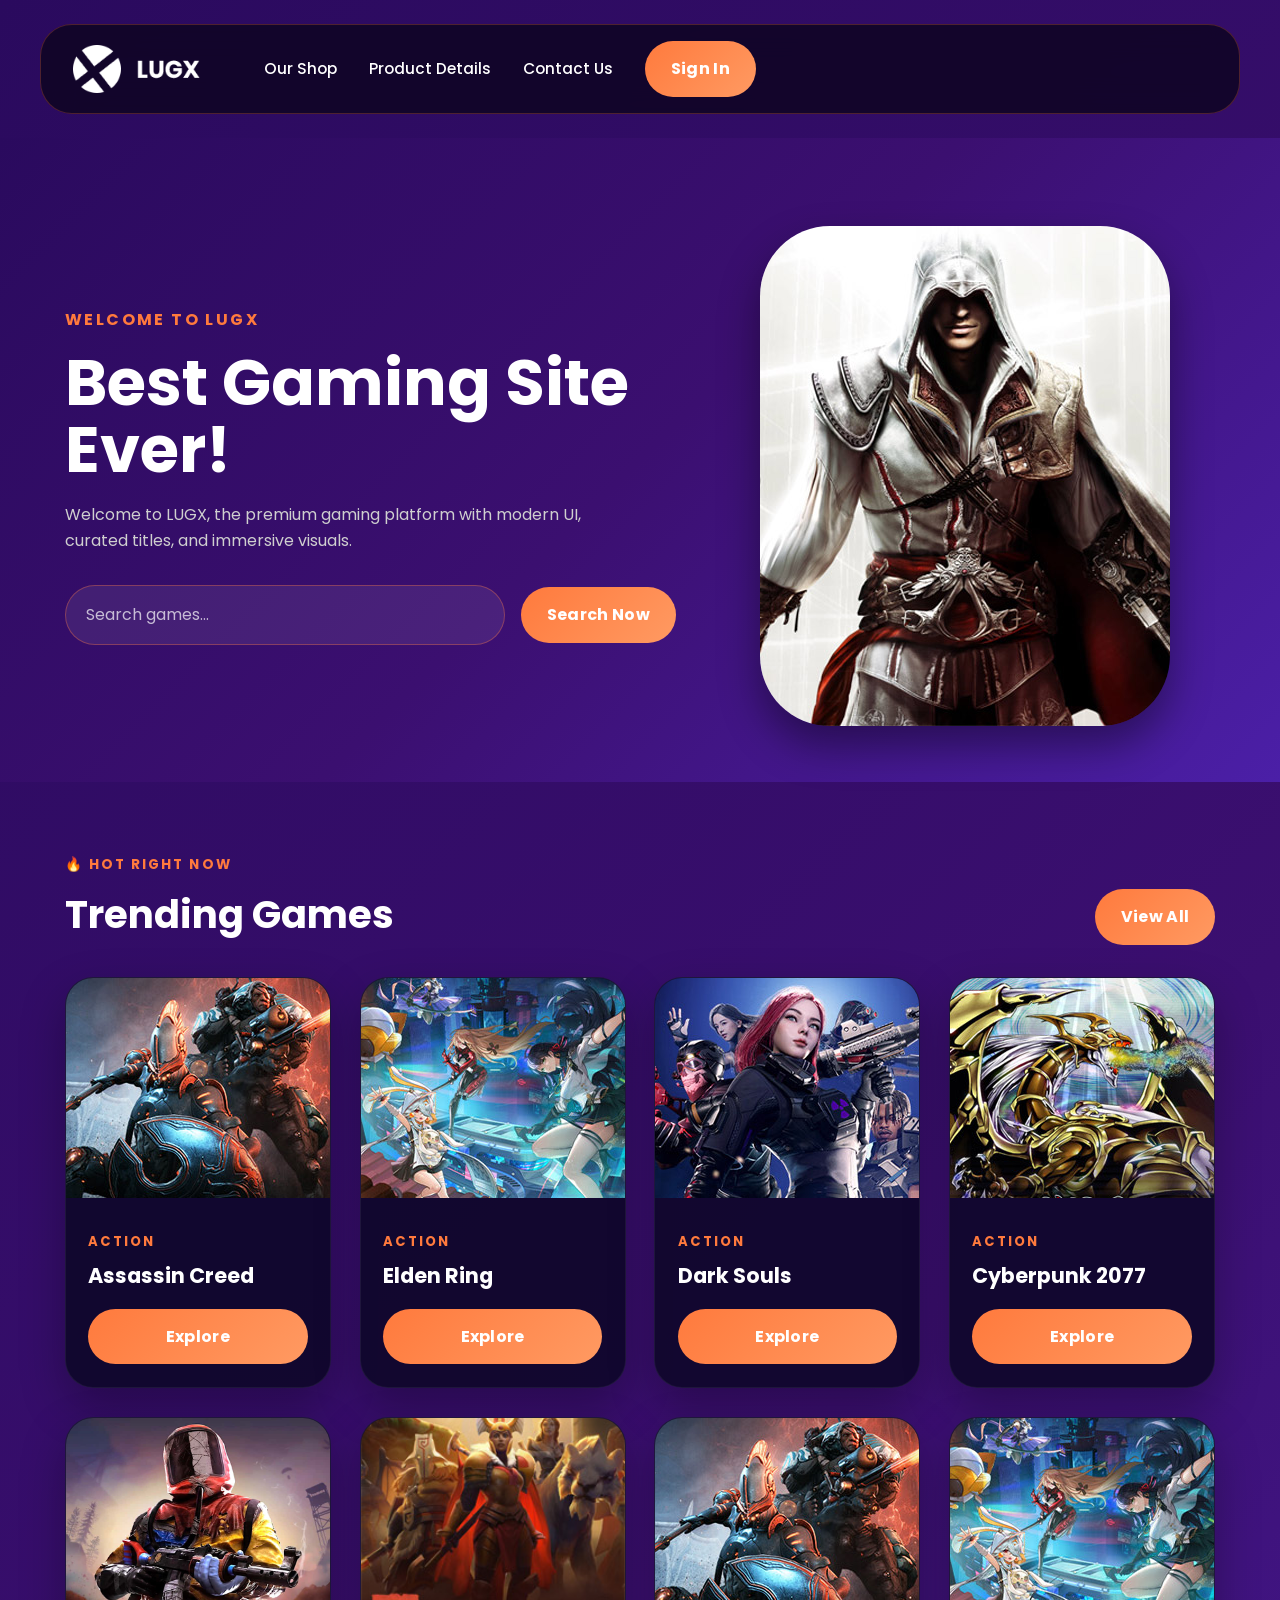
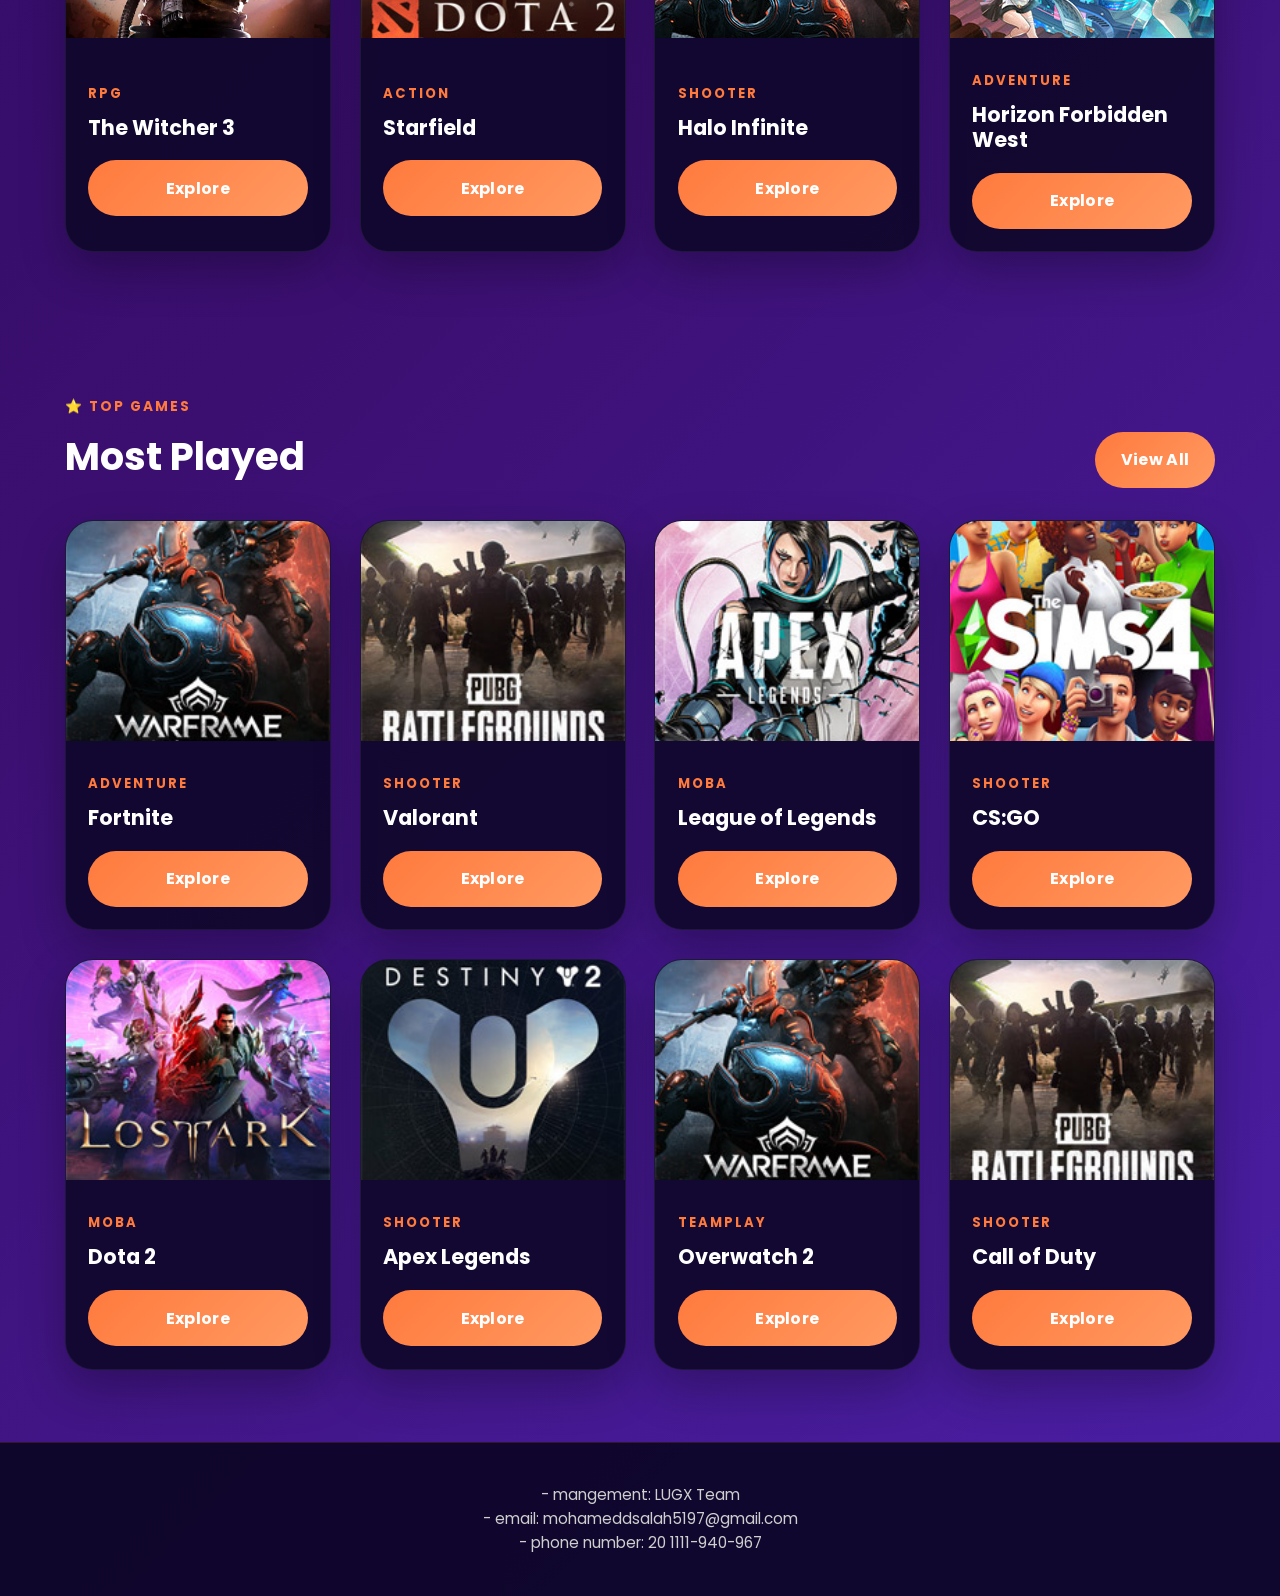
==== commit ec7451d2: "update: mobile fix + UI تحسينات" ====
--- a/thebes.html
+++ b/thebes.html
@@ -41,7 +41,7 @@
 
                 <!-- Search input and button are aligned inline using flexbox -->
                 <div class="searchBar">
-                    <input type="text" placeholder="Search games, gear, and deals...">
+                    <input type="text" placeholder="Search games...">
                     <button class="btn searchBtn">Search Now</button>
                 </div>
             </div>
--- a/thebes.css
+++ b/thebes.css
@@ -216,12 +216,13 @@
 }
 
 .imageContainer img {
-    width: 80%;
+    display: flex;
     border-radius: 70px;
+    justify-content: center;
     box-shadow: 0 20px 40px rgba(0, 0, 0, 0.4);
     transition: 0.3s ease;
     cursor: pointer;
-    margin: 5px 50px;
+    margin: 0 auto;
 }
 
 .imageContainer img:hover {
@@ -275,6 +276,8 @@
     border: 1px solid rgba(255, 255, 255, 0.06);
     box-shadow: 0 18px 45px rgba(0, 0, 0, 0.28);
     transition: all 0.4s;
+    display: grid;
+    gap: 10px
 }
 
 .card:hover {
